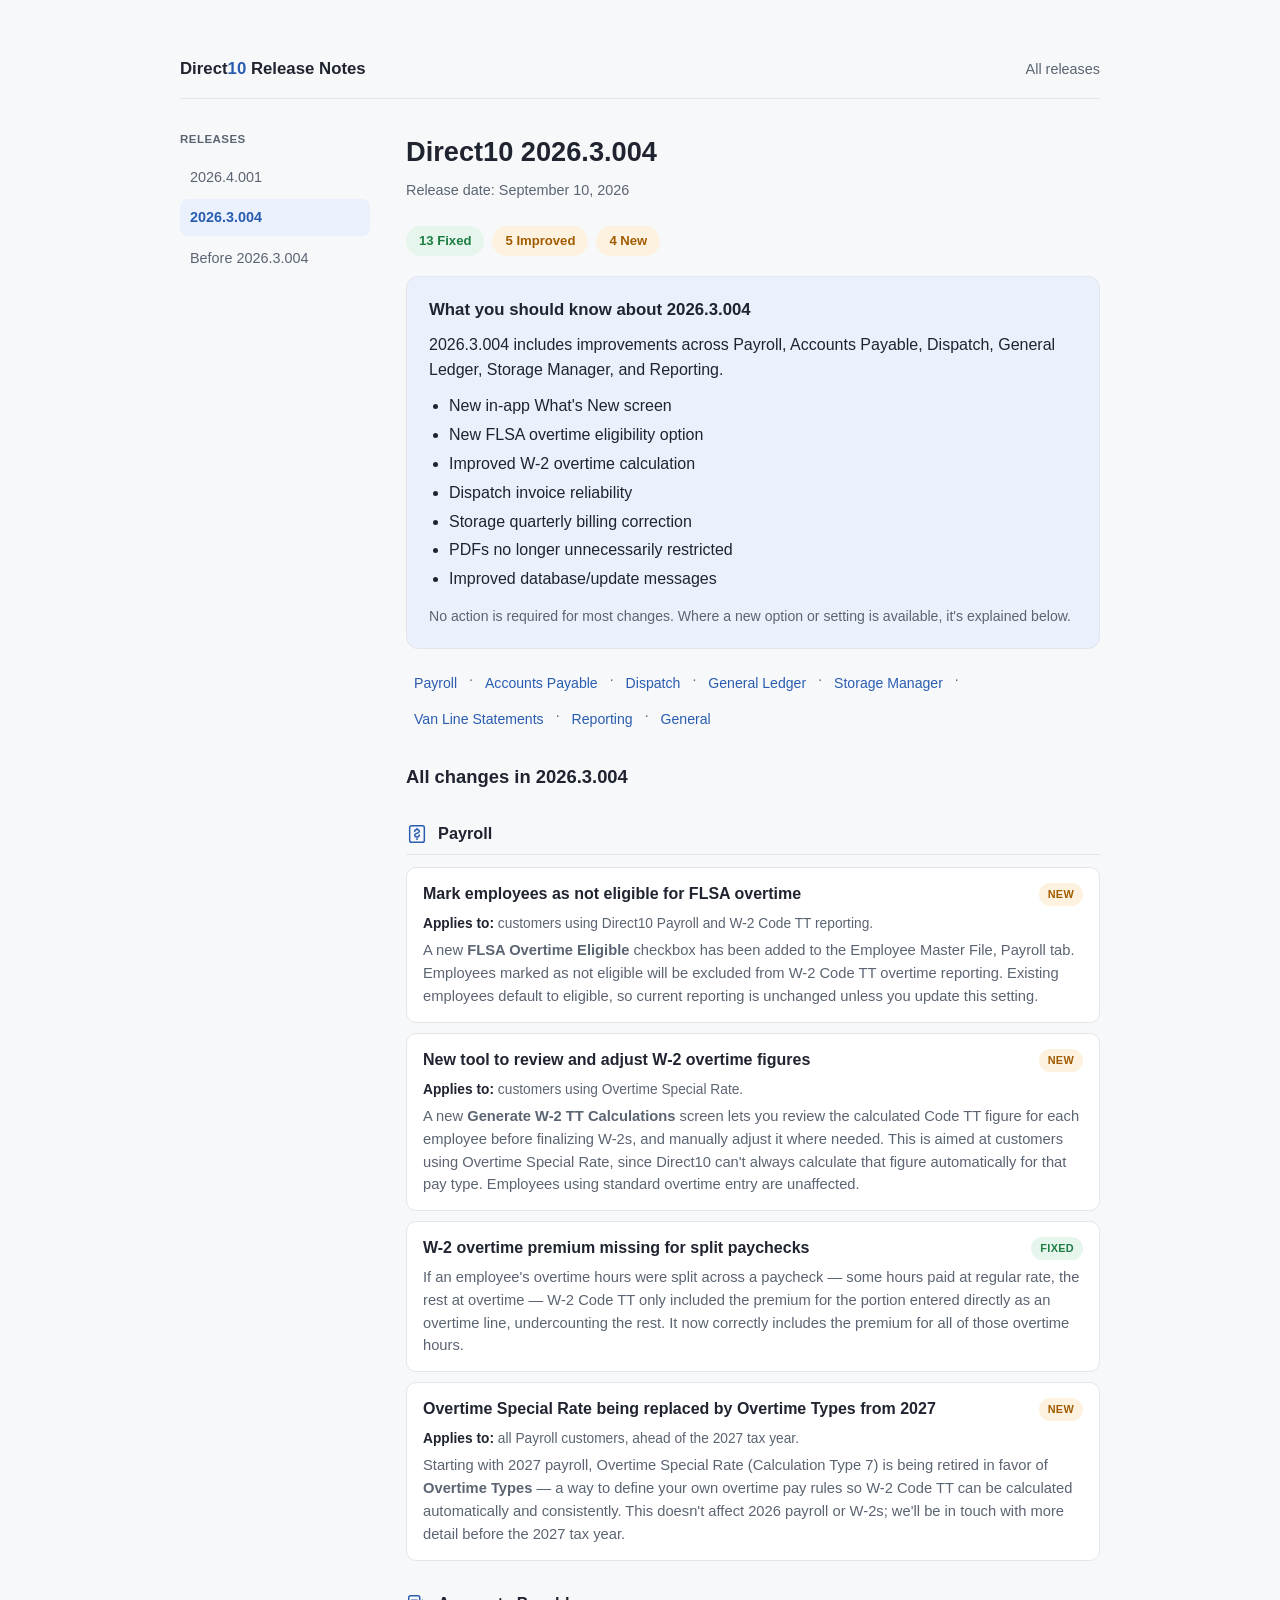
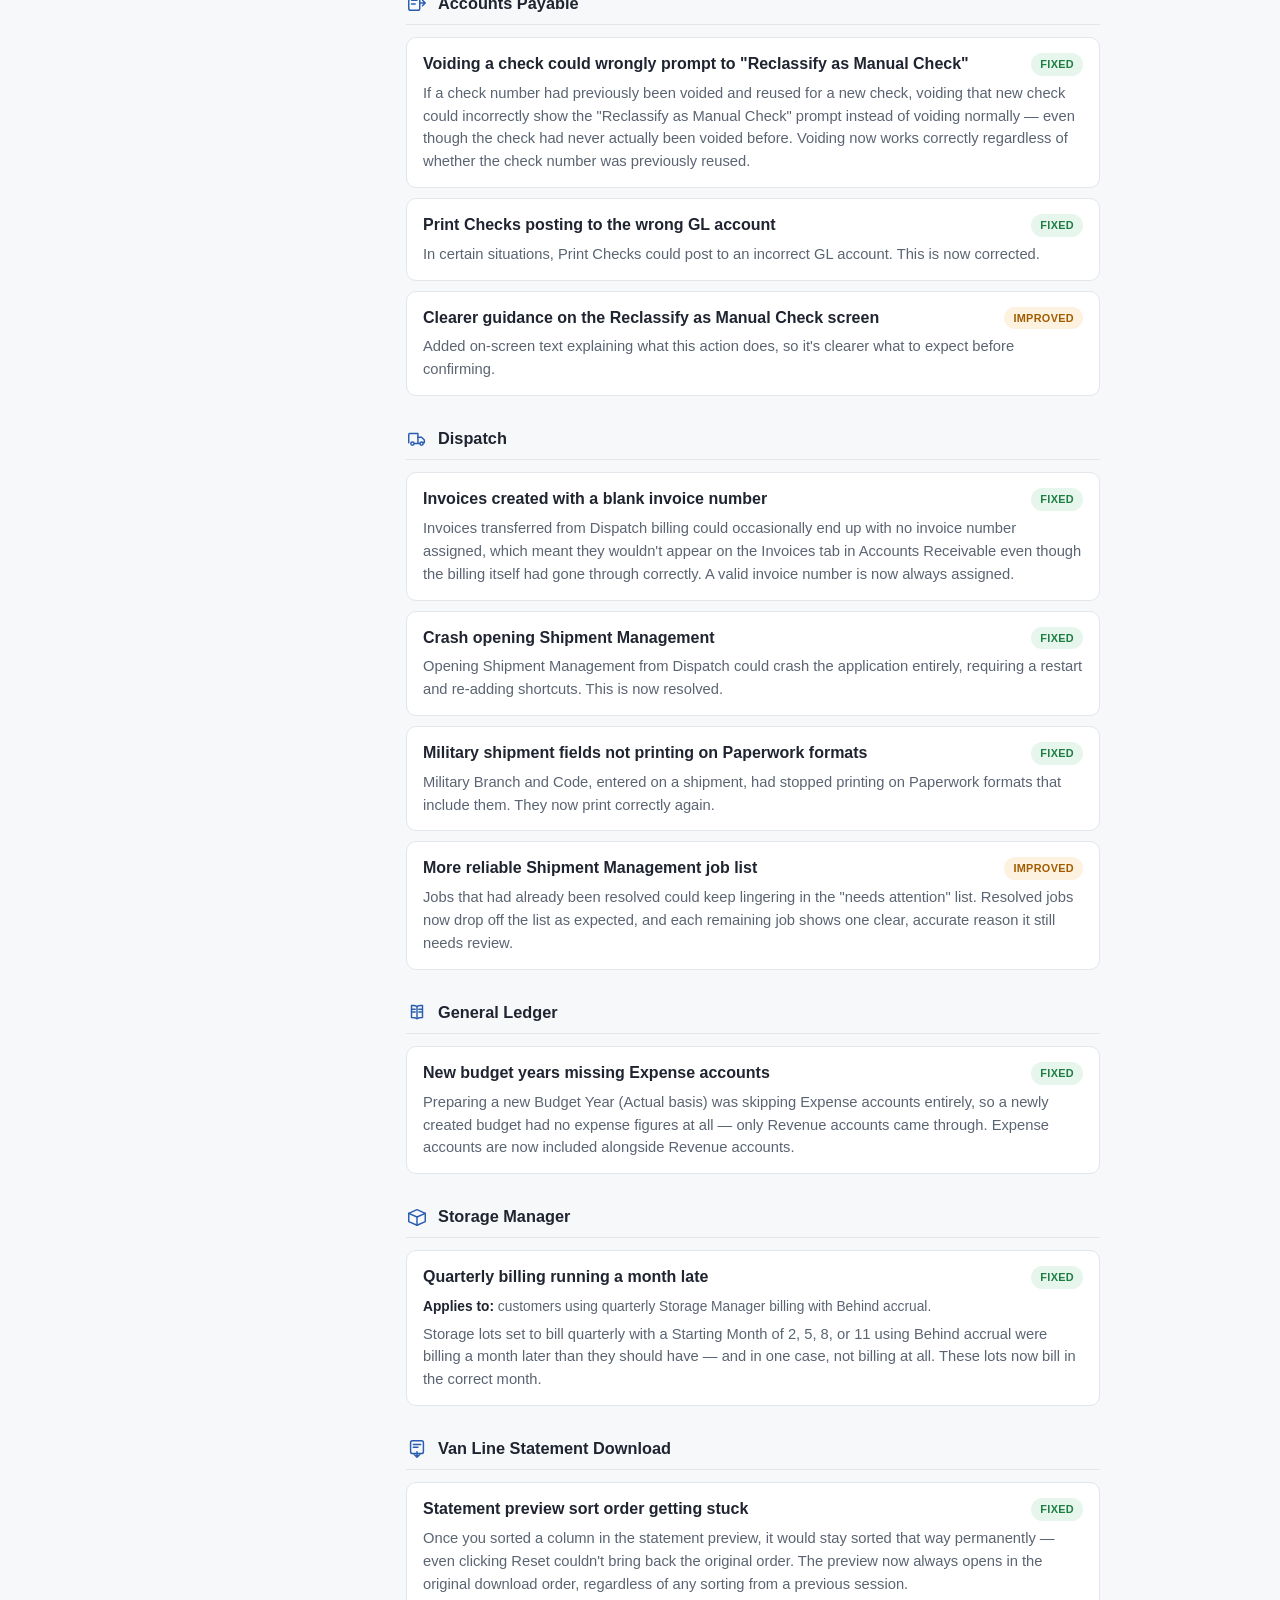
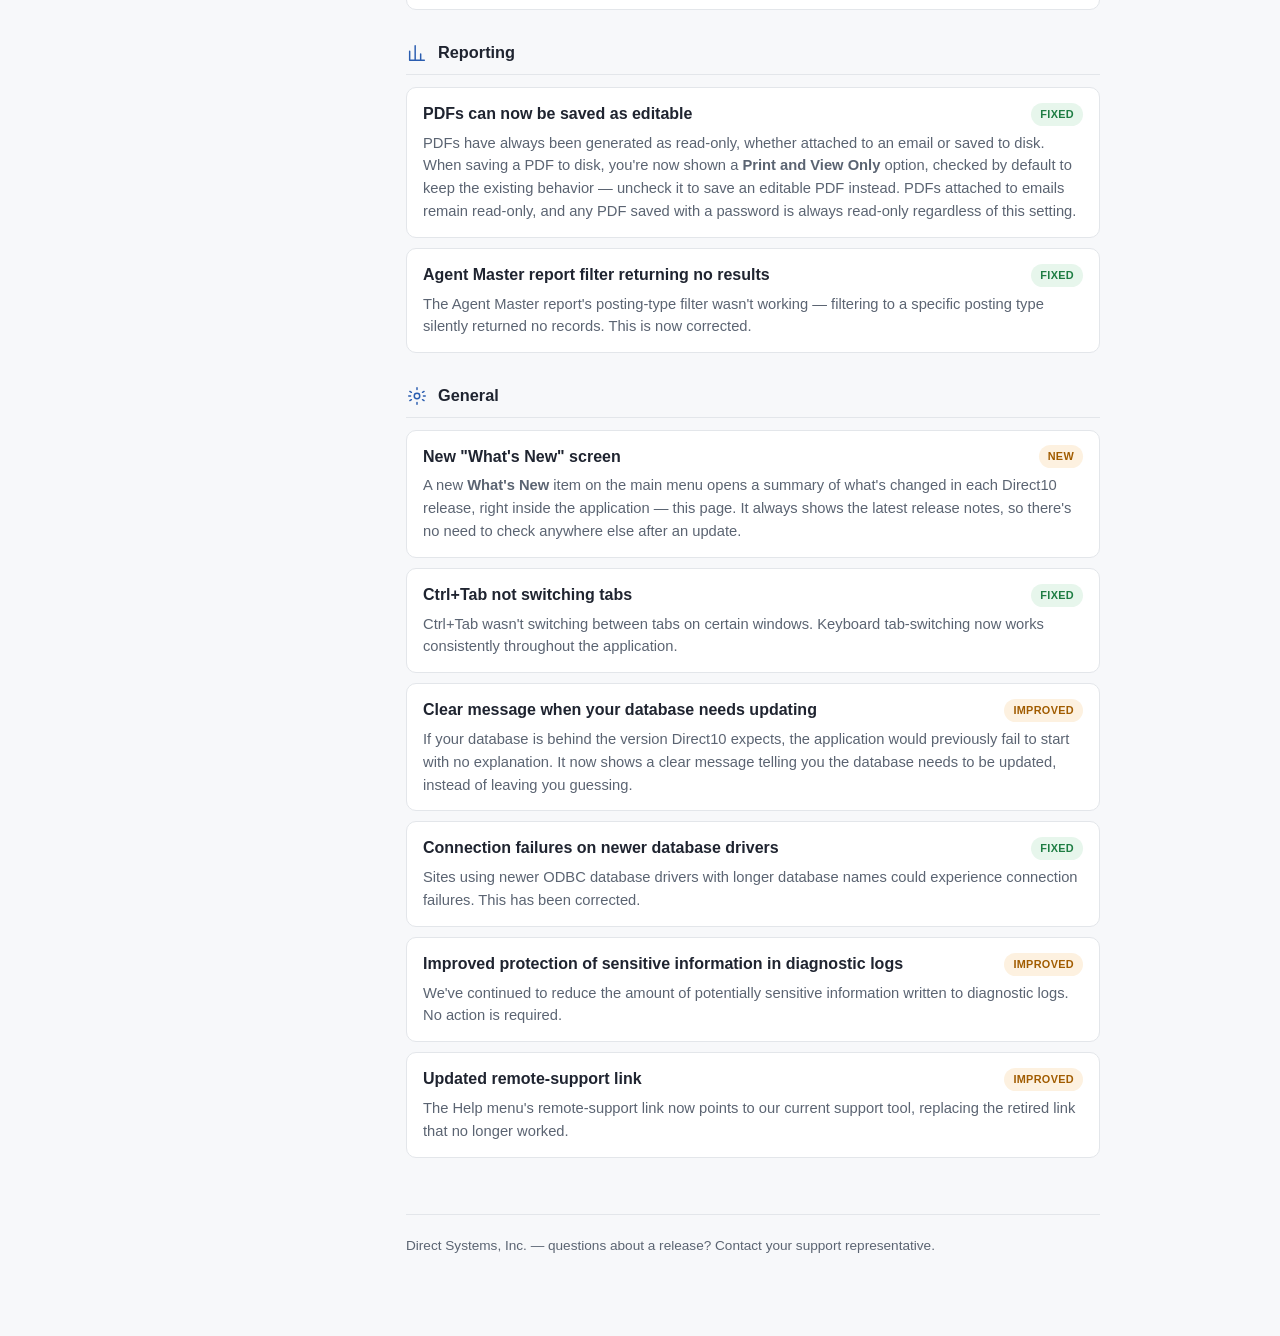
==== releases/2026.3.004.html @ a39a435a "Add 2026.4.001 in-development release notes" ====
<!doctype html>
<html lang="en">
<head>
  <meta charset="utf-8">
  <meta name="viewport" content="width=device-width, initial-scale=1">
  <title>Direct10 2026.3.004 Release Notes</title>
  <link rel="stylesheet" href="../style.css">
</head>
<body>
  <div class="wrap with-sidebar">
    <header class="site">
      <a class="brand" href="../index.html">Direct<span>10</span> Release Notes</a>
      <nav><a href="../index.html">All releases</a></nav>
    </header>

    <div class="layout">
      <aside class="sidebar">
        <h3>Releases</h3>
        <ul>
          <li><a href="2026.4.001.html">2026.4.001</a></li>
          <li><a href="2026.3.004.html" class="current">2026.3.004</a></li>
          <li><a href="before-2026.3.004.html">Before 2026.3.004</a></li>
        </ul>
      </aside>

      <div class="main-content">

    <div class="version-panel">
      <div class="version-name">Direct10 2026.3.004</div>
      <div class="version-status"><span class="version-date">Release date: September 10, 2026</span></div>
    </div>

    <div class="summary-pills">
      <span class="pill fixed">13 Fixed</span>
      <span class="pill improved">5 Improved</span>
      <span class="pill improved">4 New</span>
    </div>

    <div class="highlights">
      <h2>What you should know about 2026.3.004</h2>
      <p>2026.3.004 includes improvements across Payroll, Accounts Payable, Dispatch, General Ledger, Storage Manager, and Reporting.</p>
      <ul>
        <li>New in-app What's New screen</li>
        <li>New FLSA overtime eligibility option</li>
        <li>Improved W-2 overtime calculation</li>
        <li>Dispatch invoice reliability</li>
        <li>Storage quarterly billing correction</li>
        <li>PDFs no longer unnecessarily restricted</li>
        <li>Improved database/update messages</li>
      </ul>
      <p class="note">No action is required for most changes. Where a new option or setting is available, it's explained below.</p>
    </div>

    <nav class="section-nav">
      <a href="#payroll">Payroll</a><span class="sep">·</span>
      <a href="#accounts-payable">Accounts Payable</a><span class="sep">·</span>
      <a href="#dispatch">Dispatch</a><span class="sep">·</span>
      <a href="#general-ledger">General Ledger</a><span class="sep">·</span>
      <a href="#storage-manager">Storage Manager</a><span class="sep">·</span>
      <a href="#van-line-statement-download">Van Line Statements</a><span class="sep">·</span>
      <a href="#reporting">Reporting</a><span class="sep">·</span>
      <a href="#general">General</a>
    </nav>

    <h2 class="all-changes-heading">All changes in 2026.3.004</h2>

    <section class="group" id="payroll">
      <h2>
        <svg viewBox="0 0 24 24" fill="none" stroke="currentColor" stroke-width="1.6" stroke-linecap="round" stroke-linejoin="round"><rect x="4" y="3" width="16" height="18" rx="2"/><path d="M9.5 9.2c0-1.1 1.1-2 2.5-2s2.5.9 2.5 2-1.1 1.7-2.5 2-2.5.9-2.5 2 1.1 2 2.5 2 2.5-.9 2.5-2"/><path d="M12 6v1.2M12 16.8V18"/></svg>
        Payroll
      </h2>
      <ul class="items">
        <li>
          <p class="headline">Mark employees as not eligible for FLSA overtime <span class="tag improved">New</span></p>
          <p class="applies-to"><strong>Applies to:</strong> customers using Direct10 Payroll and W-2 Code TT reporting.</p>
          <p class="detail">A new <strong>FLSA Overtime Eligible</strong> checkbox has been added to the Employee Master File, Payroll tab. Employees marked as not eligible will be excluded from W-2 Code TT overtime reporting. Existing employees default to eligible, so current reporting is unchanged unless you update this setting.</p>
        </li>
        <li>
          <p class="headline">New tool to review and adjust W-2 overtime figures <span class="tag improved">New</span></p>
          <p class="applies-to"><strong>Applies to:</strong> customers using Overtime Special Rate.</p>
          <p class="detail">A new <strong>Generate W-2 TT Calculations</strong> screen lets you review the calculated Code TT figure for each employee before finalizing W-2s, and manually adjust it where needed. This is aimed at customers using Overtime Special Rate, since Direct10 can't always calculate that figure automatically for that pay type. Employees using standard overtime entry are unaffected.</p>
        </li>
        <li>
          <p class="headline">W-2 overtime premium missing for split paychecks <span class="tag fixed">Fixed</span></p>
          <p class="detail">If an employee's overtime hours were split across a paycheck &mdash; some hours paid at regular rate, the rest at overtime &mdash; W-2 Code TT only included the premium for the portion entered directly as an overtime line, undercounting the rest. It now correctly includes the premium for all of those overtime hours.</p>
        </li>
        <li>
          <p class="headline">Overtime Special Rate being replaced by Overtime Types from 2027 <span class="tag improved">New</span></p>
          <p class="applies-to"><strong>Applies to:</strong> all Payroll customers, ahead of the 2027 tax year.</p>
          <p class="detail">Starting with 2027 payroll, Overtime Special Rate (Calculation Type 7) is being retired in favor of <strong>Overtime Types</strong> &mdash; a way to define your own overtime pay rules so W-2 Code TT can be calculated automatically and consistently. This doesn't affect 2026 payroll or W-2s; we'll be in touch with more detail before the 2027 tax year.</p>
        </li>
      </ul>
    </section>

    <section class="group" id="accounts-payable">
      <h2>
        <svg viewBox="0 0 24 24" fill="none" stroke="currentColor" stroke-width="1.6" stroke-linecap="round" stroke-linejoin="round"><rect x="3" y="4" width="12" height="16" rx="2"/><path d="M6 9h6M6 13h4"/><path d="M15 12h6m0 0-3-3m3 3-3 3"/></svg>
        Accounts Payable
      </h2>
      <ul class="items">
        <li>
          <p class="headline">Voiding a check could wrongly prompt to "Reclassify as Manual Check" <span class="tag fixed">Fixed</span></p>
          <p class="detail">If a check number had previously been voided and reused for a new check, voiding that new check could incorrectly show the "Reclassify as Manual Check" prompt instead of voiding normally &mdash; even though the check had never actually been voided before. Voiding now works correctly regardless of whether the check number was previously reused.</p>
        </li>
        <li>
          <p class="headline">Print Checks posting to the wrong GL account <span class="tag fixed">Fixed</span></p>
          <p class="detail">In certain situations, Print Checks could post to an incorrect GL account. This is now corrected.</p>
        </li>
        <li>
          <p class="headline">Clearer guidance on the Reclassify as Manual Check screen <span class="tag improved">Improved</span></p>
          <p class="detail">Added on-screen text explaining what this action does, so it's clearer what to expect before confirming.</p>
        </li>
      </ul>
    </section>

    <section class="group" id="dispatch">
      <h2>
        <svg viewBox="0 0 24 24" fill="none" stroke="currentColor" stroke-width="1.6" stroke-linecap="round" stroke-linejoin="round"><path d="M3 16V7a1 1 0 0 1 1-1h9v10"/><path d="M13 10h4l3 3v3h-2"/><circle cx="7" cy="17" r="1.8"/><circle cx="17" cy="17" r="1.8"/><path d="M9 17h6"/></svg>
        Dispatch
      </h2>
      <ul class="items">
        <li>
          <p class="headline">Invoices created with a blank invoice number <span class="tag fixed">Fixed</span></p>
          <p class="detail">Invoices transferred from Dispatch billing could occasionally end up with no invoice number assigned, which meant they wouldn't appear on the Invoices tab in Accounts Receivable even though the billing itself had gone through correctly. A valid invoice number is now always assigned.</p>
        </li>
        <li>
          <p class="headline">Crash opening Shipment Management <span class="tag fixed">Fixed</span></p>
          <p class="detail">Opening Shipment Management from Dispatch could crash the application entirely, requiring a restart and re-adding shortcuts. This is now resolved.</p>
        </li>
        <li>
          <p class="headline">Military shipment fields not printing on Paperwork formats <span class="tag fixed">Fixed</span></p>
          <p class="detail">Military Branch and Code, entered on a shipment, had stopped printing on Paperwork formats that include them. They now print correctly again.</p>
        </li>
        <li>
          <p class="headline">More reliable Shipment Management job list <span class="tag improved">Improved</span></p>
          <p class="detail">Jobs that had already been resolved could keep lingering in the "needs attention" list. Resolved jobs now drop off the list as expected, and each remaining job shows one clear, accurate reason it still needs review.</p>
        </li>
      </ul>
    </section>

    <section class="group" id="general-ledger">
      <h2>
        <svg viewBox="0 0 24 24" fill="none" stroke="currentColor" stroke-width="1.6" stroke-linecap="round" stroke-linejoin="round"><path d="M12 6c-1.5-1-4-1.3-6-1v13c2 0 4.5.3 6 1.3 1.5-1 4-1.3 6-1.3V5c-2-.3-4.5 0-6 1Z"/><path d="M12 6v13"/><path d="M7 9h3M7 12h3M14 9h3M14 12h3"/></svg>
        General Ledger
      </h2>
      <ul class="items">
        <li>
          <p class="headline">New budget years missing Expense accounts <span class="tag fixed">Fixed</span></p>
          <p class="detail">Preparing a new Budget Year (Actual basis) was skipping Expense accounts entirely, so a newly created budget had no expense figures at all &mdash; only Revenue accounts came through. Expense accounts are now included alongside Revenue accounts.</p>
        </li>
      </ul>
    </section>

    <section class="group" id="storage-manager">
      <h2>
        <svg viewBox="0 0 24 24" fill="none" stroke="currentColor" stroke-width="1.6" stroke-linecap="round" stroke-linejoin="round"><path d="M3 8 12 4l9 4-9 4-9-4Z"/><path d="M3 8v9l9 4 9-4V8"/><path d="M12 12v9"/></svg>
        Storage Manager
      </h2>
      <ul class="items">
        <li>
          <p class="headline">Quarterly billing running a month late <span class="tag fixed">Fixed</span></p>
          <p class="applies-to"><strong>Applies to:</strong> customers using quarterly Storage Manager billing with Behind accrual.</p>
          <p class="detail">Storage lots set to bill quarterly with a Starting Month of 2, 5, 8, or 11 using Behind accrual were billing a month later than they should have &mdash; and in one case, not billing at all. These lots now bill in the correct month.</p>
        </li>
      </ul>
    </section>

    <section class="group" id="van-line-statement-download">
      <h2>
        <svg viewBox="0 0 24 24" fill="none" stroke="currentColor" stroke-width="1.6" stroke-linecap="round" stroke-linejoin="round"><rect x="5" y="3" width="14" height="14" rx="2"/><path d="M8 7h8M8 10h5"/><path d="M12 21v-6m0 6-3-3m3 3 3-3"/></svg>
        Van Line Statement Download
      </h2>
      <ul class="items">
        <li>
          <p class="headline">Statement preview sort order getting stuck <span class="tag fixed">Fixed</span></p>
          <p class="detail">Once you sorted a column in the statement preview, it would stay sorted that way permanently &mdash; even clicking Reset couldn't bring back the original order. The preview now always opens in the original download order, regardless of any sorting from a previous session.</p>
        </li>
      </ul>
    </section>

    <section class="group" id="reporting">
      <h2>
        <svg viewBox="0 0 24 24" fill="none" stroke="currentColor" stroke-width="1.6" stroke-linecap="round" stroke-linejoin="round"><path d="M4 20V10M10 20V4M16 20v-7M20 20H4"/></svg>
        Reporting
      </h2>
      <ul class="items">
        <li>
          <p class="headline">PDFs can now be saved as editable <span class="tag fixed">Fixed</span></p>
          <p class="detail">PDFs have always been generated as read-only, whether attached to an email or saved to disk. When saving a PDF to disk, you're now shown a <strong>Print and View Only</strong> option, checked by default to keep the existing behavior &mdash; uncheck it to save an editable PDF instead. PDFs attached to emails remain read-only, and any PDF saved with a password is always read-only regardless of this setting.</p>
        </li>
        <li>
          <p class="headline">Agent Master report filter returning no results <span class="tag fixed">Fixed</span></p>
          <p class="detail">The Agent Master report's posting-type filter wasn't working &mdash; filtering to a specific posting type silently returned no records. This is now corrected.</p>
        </li>
      </ul>
    </section>

    <section class="group" id="general">
      <h2>
        <svg viewBox="0 0 24 24" fill="none" stroke="currentColor" stroke-width="1.6" stroke-linecap="round" stroke-linejoin="round"><circle cx="12" cy="12" r="3"/><path d="M12 3v2M12 19v2M4.2 7l1.7 1M18 16l1.7 1M4.2 17l1.7-1M18 8l1.7-1M3 12h2M19 12h2"/></svg>
        General
      </h2>
      <ul class="items">
        <li>
          <p class="headline">New "What's New" screen <span class="tag improved">New</span></p>
          <p class="detail">A new <strong>What's New</strong> item on the main menu opens a summary of what's changed in each Direct10 release, right inside the application &mdash; this page. It always shows the latest release notes, so there's no need to check anywhere else after an update.</p>
        </li>
        <li>
          <p class="headline">Ctrl+Tab not switching tabs <span class="tag fixed">Fixed</span></p>
          <p class="detail">Ctrl+Tab wasn't switching between tabs on certain windows. Keyboard tab-switching now works consistently throughout the application.</p>
        </li>
        <li>
          <p class="headline">Clear message when your database needs updating <span class="tag improved">Improved</span></p>
          <p class="detail">If your database is behind the version Direct10 expects, the application would previously fail to start with no explanation. It now shows a clear message telling you the database needs to be updated, instead of leaving you guessing.</p>
        </li>
        <li>
          <p class="headline">Connection failures on newer database drivers <span class="tag fixed">Fixed</span></p>
          <p class="detail">Sites using newer ODBC database drivers with longer database names could experience connection failures. This has been corrected.</p>
        </li>
        <li>
          <p class="headline">Improved protection of sensitive information in diagnostic logs <span class="tag improved">Improved</span></p>
          <p class="detail">We've continued to reduce the amount of potentially sensitive information written to diagnostic logs. No action is required.</p>
        </li>
        <li>
          <p class="headline">Updated remote-support link <span class="tag improved">Improved</span></p>
          <p class="detail">The Help menu's remote-support link now points to our current support tool, replacing the retired link that no longer worked.</p>
        </li>
      </ul>
    </section>

    <footer class="site">
      Direct Systems, Inc. &mdash; questions about a release? Contact your support representative.
    </footer>

      </div>
    </div>
  </div>
</body>
</html>
---- style.css ----
:root {
  --bg: #f7f8fa;
  --panel: #ffffff;
  --text: #1f2430;
  --text-muted: #5b6472;
  --border: #e3e6ea;
  --accent: #2a5db0;
  --accent-soft: #eaf1fc;
  --fixed: #1e7d43;
  --fixed-soft: #e7f6ec;
  --improved: #a15c00;
  --improved-soft: #fdf1e0;
}

* { box-sizing: border-box; }

body {
  margin: 0;
  font-family: -apple-system, "Segoe UI", Roboto, Helvetica, Arial, sans-serif;
  background: var(--bg);
  color: var(--text);
  line-height: 1.55;
}

.wrap {
  max-width: 760px;
  margin: 0 auto;
  padding: 40px 20px 80px;
}

.wrap.with-sidebar {
  max-width: 960px;
}

.layout {
  display: flex;
  align-items: flex-start;
  gap: 36px;
}

.sidebar {
  flex: 0 0 190px;
  position: sticky;
  top: 96px;
}

.sidebar h3 {
  font-size: 0.72rem;
  font-weight: 700;
  text-transform: uppercase;
  letter-spacing: 0.04em;
  color: var(--text-muted);
  margin: 0 0 10px;
}

.sidebar ul {
  list-style: none;
  margin: 0;
  padding: 0;
  display: flex;
  flex-direction: column;
  gap: 4px;
}

.sidebar a {
  display: block;
  padding: 7px 10px;
  border-radius: 8px;
  text-decoration: none;
  color: var(--text-muted);
  font-size: 0.9rem;
}

.sidebar a:hover {
  background: var(--accent-soft);
  color: var(--text);
}

.sidebar a.current {
  background: var(--accent-soft);
  color: var(--accent);
  font-weight: 600;
}

.main-content {
  flex: 1;
  min-width: 0;
}

@media (max-width: 720px) {
  .layout {
    flex-direction: column;
  }
  .sidebar {
    position: static;
    flex: 0 0 auto;
    width: 100%;
  }
  .sidebar ul {
    flex-direction: row;
    flex-wrap: wrap;
  }
}

header.site {
  display: flex;
  align-items: baseline;
  justify-content: space-between;
  margin: 0 0 32px;
  flex-wrap: wrap;
  gap: 8px;
  position: sticky;
  top: 0;
  z-index: 20;
  background: var(--bg);
  padding: 16px 0;
  border-bottom: 1px solid var(--border);
}

header.site .brand {
  font-size: 1.05rem;
  font-weight: 700;
  color: var(--text);
  text-decoration: none;
}

header.site .brand span {
  color: var(--accent);
}

header.site nav a {
  color: var(--text-muted);
  text-decoration: none;
  font-size: 0.9rem;
}

header.site nav a:hover {
  color: var(--accent);
}

h1 {
  font-size: 1.7rem;
  margin: 0 0 4px;
}

.subtitle {
  color: var(--text-muted);
  margin: 0 0 28px;
  font-size: 0.98rem;
}

.status-badge {
  display: inline-block;
  font-size: 0.72rem;
  font-weight: 700;
  letter-spacing: 0.03em;
  text-transform: uppercase;
  padding: 3px 9px;
  border-radius: 999px;
  background: var(--improved-soft);
  color: var(--improved);
  margin-left: 10px;
  vertical-align: middle;
}

.version-panel {
  margin-bottom: 24px;
}

.version-panel .version-name {
  font-size: 1.7rem;
  font-weight: 700;
}

.version-panel .version-status {
  margin-top: 6px;
  display: flex;
  align-items: center;
  gap: 10px;
  flex-wrap: wrap;
}

.version-panel .version-status .status-badge {
  margin-left: 0;
}

.version-panel .version-date {
  color: var(--text-muted);
  font-size: 0.9rem;
}

.summary-pills {
  display: flex;
  flex-wrap: wrap;
  gap: 8px;
  margin-bottom: 20px;
}

.summary-pills .pill {
  font-size: 0.82rem;
  font-weight: 700;
  padding: 5px 13px;
  border-radius: 999px;
}

.summary-pills .pill.fixed { background: var(--fixed-soft); color: var(--fixed); }
.summary-pills .pill.improved { background: var(--improved-soft); color: var(--improved); }

.highlights {
  background: var(--accent-soft);
  border: 1px solid var(--border);
  border-radius: 12px;
  padding: 20px 22px;
  margin-bottom: 20px;
}

.highlights h2 {
  font-size: 1.05rem;
  margin: 0 0 10px;
}

.highlights > p {
  margin: 0 0 12px;
  color: var(--text);
}

.highlights ul {
  margin: 0 0 14px;
  padding-left: 20px;
}

.highlights ul li {
  margin-bottom: 4px;
}

.highlights .note {
  margin: 0;
  font-size: 0.88rem;
  color: var(--text-muted);
}

.section-nav {
  display: flex;
  flex-wrap: wrap;
  gap: 6px 4px;
  margin-bottom: 28px;
  font-size: 0.88rem;
}

.section-nav a {
  color: var(--accent);
  text-decoration: none;
  padding: 4px 8px;
  border-radius: 6px;
}

.section-nav a:hover {
  background: var(--accent-soft);
}

.section-nav .sep {
  color: var(--text-muted);
}

.all-changes-heading {
  font-size: 1.15rem;
  margin: 8px 0 4px;
}

.release-list {
  list-style: none;
  margin: 0;
  padding: 0;
  display: flex;
  flex-direction: column;
  gap: 10px;
}

.release-list a {
  display: flex;
  align-items: center;
  justify-content: space-between;
  gap: 12px;
  padding: 16px 18px;
  background: var(--panel);
  border: 1px solid var(--border);
  border-radius: 10px;
  text-decoration: none;
  color: var(--text);
}

.release-list a:hover {
  border-color: var(--accent);
}

.release-list .version {
  font-weight: 700;
  font-size: 1.05rem;
}

.release-list .date {
  color: var(--text-muted);
  font-size: 0.88rem;
}

section.group {
  margin: 30px 0;
}

section.group h2 {
  font-size: 1.02rem;
  margin: 0 0 12px;
  color: var(--text);
  border-bottom: 1px solid var(--border);
  padding-bottom: 8px;
  display: flex;
  align-items: center;
  gap: 10px;
}

section.group h2 svg {
  flex: 0 0 auto;
  width: 22px;
  height: 22px;
  color: var(--accent);
}

.items {
  list-style: none;
  margin: 0;
  padding: 0;
  display: flex;
  flex-direction: column;
  gap: 10px;
}

.items li {
  background: var(--panel);
  border: 1px solid var(--border);
  border-radius: 10px;
  padding: 14px 16px;
}

.items .headline {
  font-weight: 600;
  display: flex;
  align-items: center;
  justify-content: space-between;
  gap: 12px;
}

.items .detail {
  margin-top: 5px;
  color: var(--text-muted);
  font-size: 0.92rem;
}

.items .applies-to {
  margin-top: 6px;
  font-size: 0.86rem;
  color: var(--text-muted);
}

.items .applies-to strong {
  color: var(--text);
}

.tag {
  flex: 0 0 auto;
  font-size: 0.68rem;
  font-weight: 700;
  letter-spacing: 0.03em;
  text-transform: uppercase;
  padding: 3px 9px;
  border-radius: 999px;
}

.tag.fixed { background: var(--fixed-soft); color: var(--fixed); }
.tag.improved { background: var(--improved-soft); color: var(--improved); }

.items p {
  margin: 0;
}

footer.site {
  margin-top: 56px;
  padding-top: 20px;
  border-top: 1px solid var(--border);
  color: var(--text-muted);
  font-size: 0.85rem;
}

footer.site a {
  color: var(--accent);
}

@media (prefers-color-scheme: dark) {
  :root {
    --bg: #14161a;
    --panel: #1c1f26;
    --text: #e7e9ee;
    --text-muted: #9aa2b1;
    --border: #2b2f38;
    --accent: #6fa4ec;
    --accent-soft: #1c2a3f;
    --fixed: #59d78c;
    --fixed-soft: #123321;
    --improved: #e3a94a;
    --improved-soft: #3a2a10;
  }
}
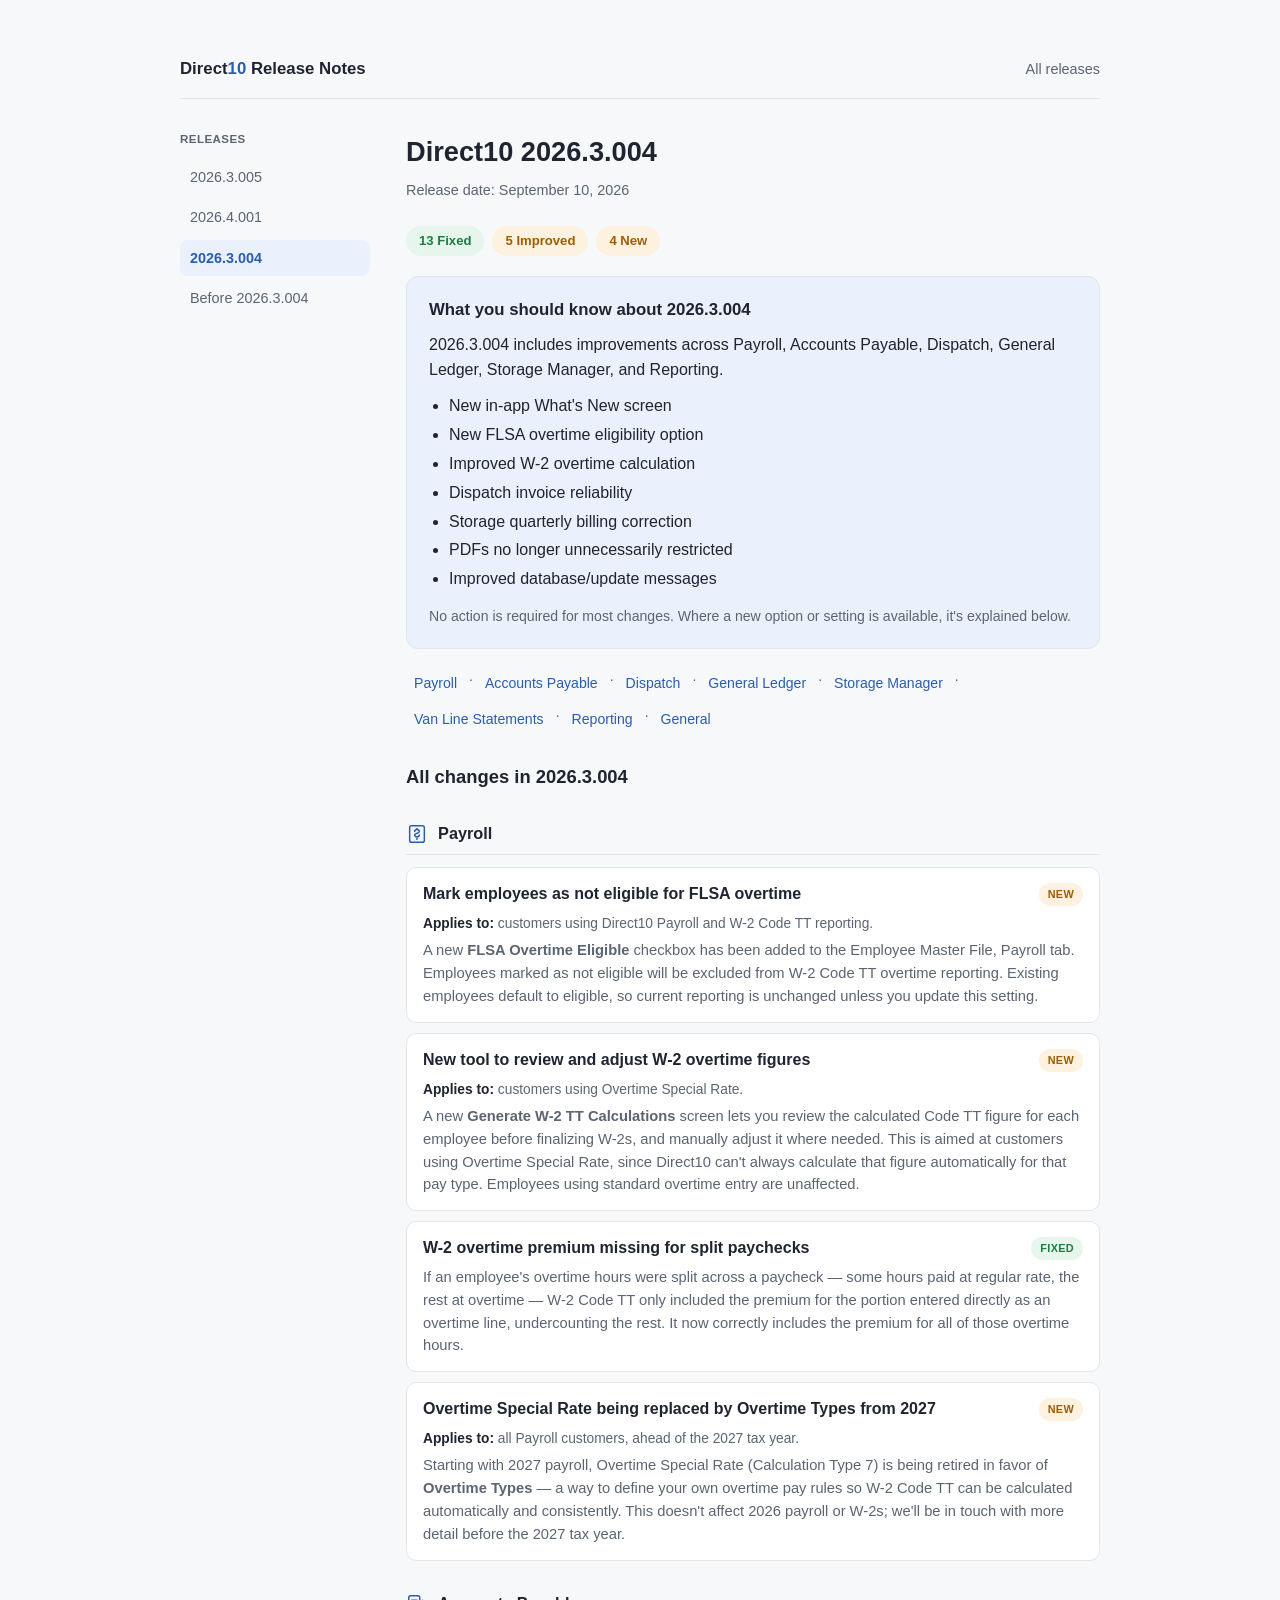
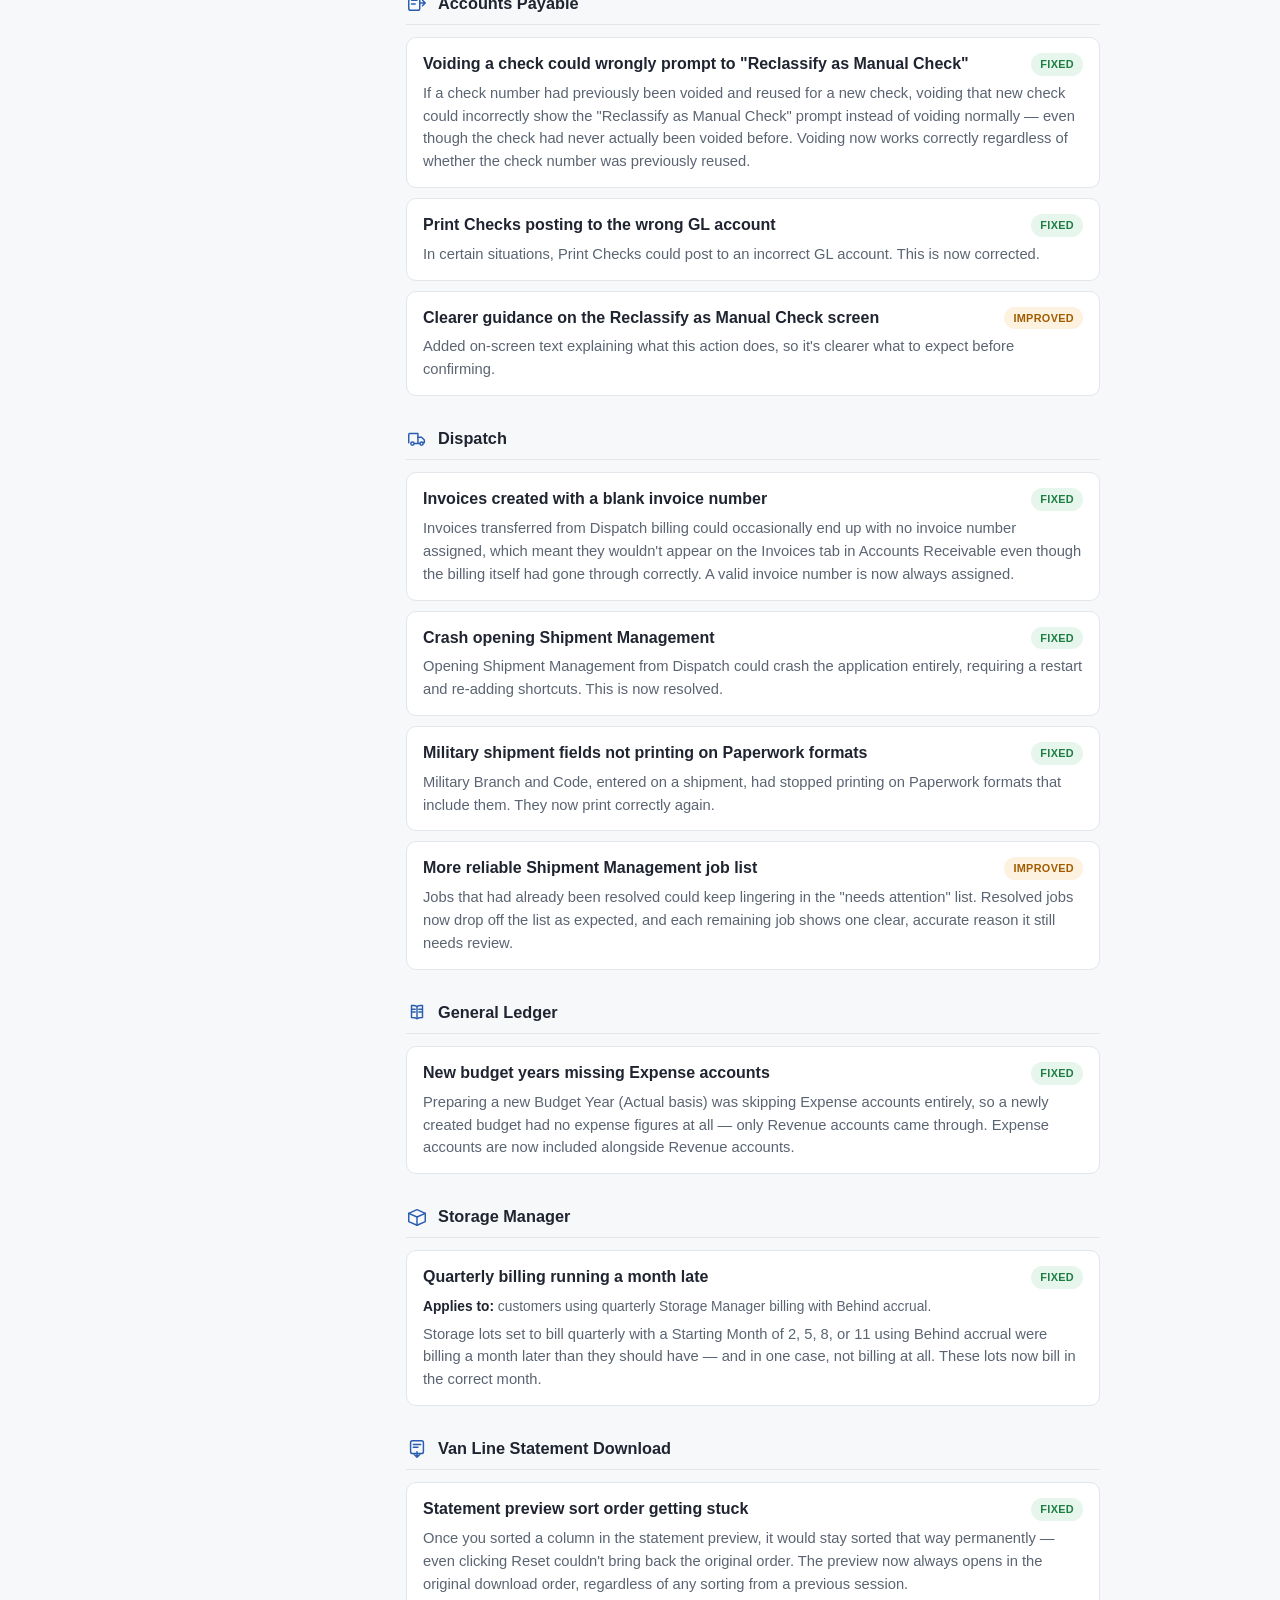
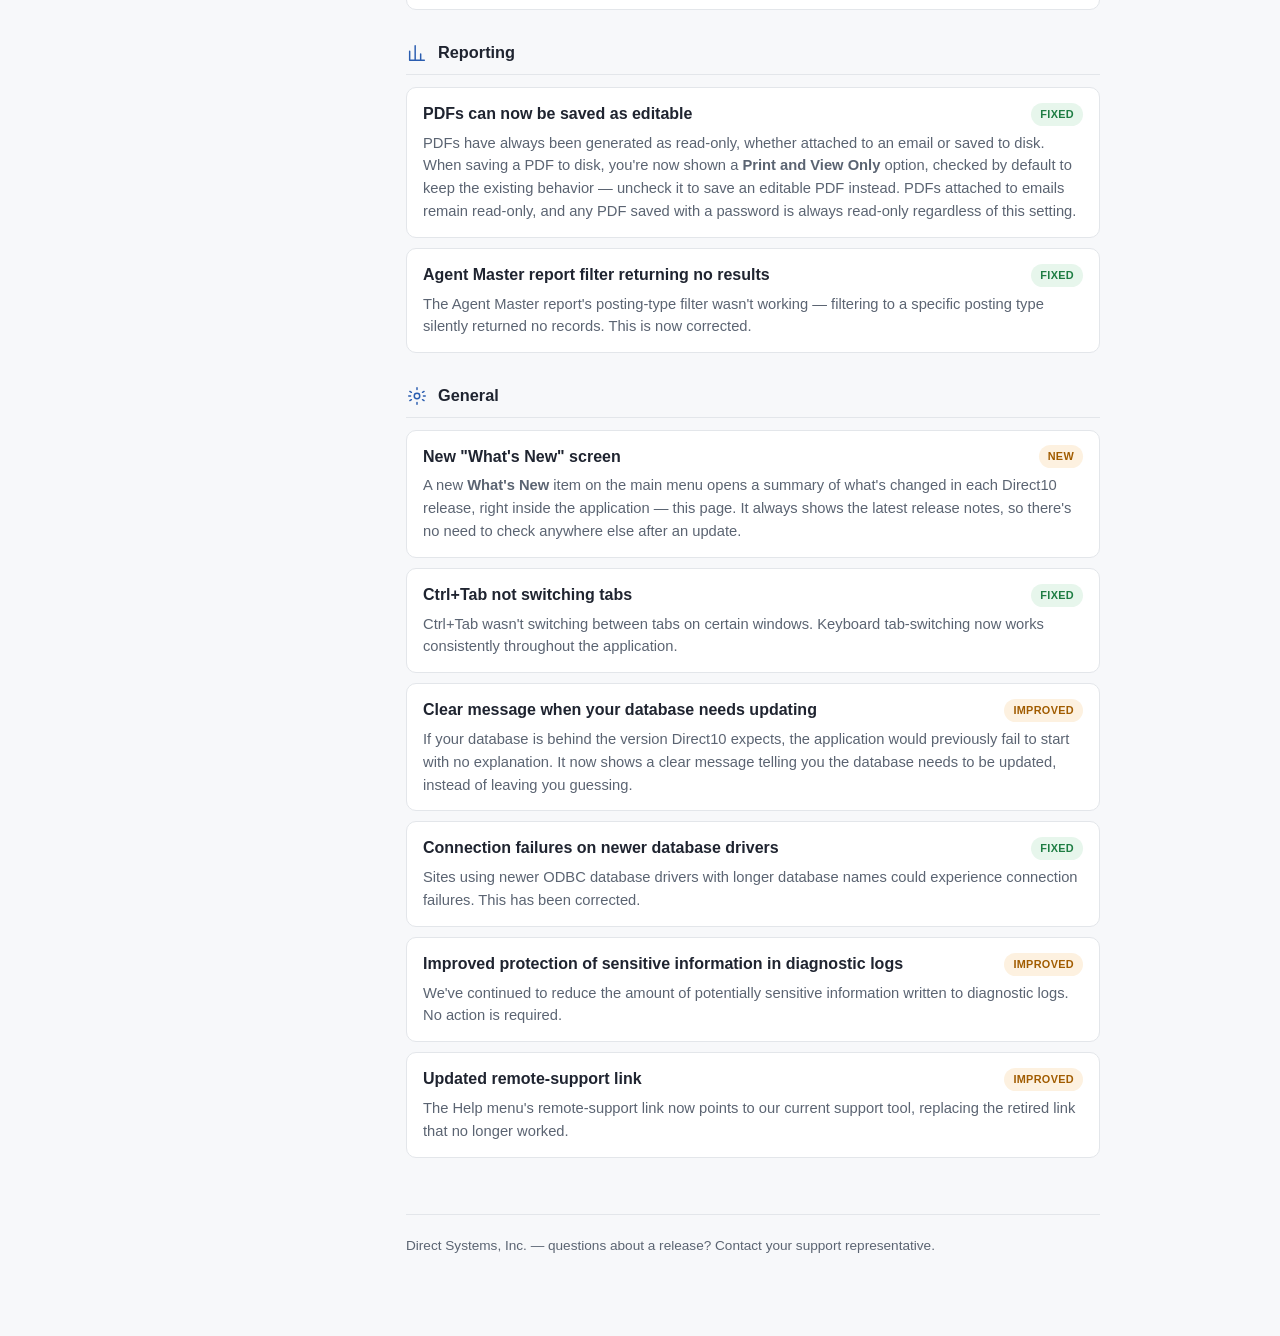
==== commit fe8a363d: "Move Commercial Records fixes from 2026.4.001 to new 2026.3.005 notes Per Heather's feedback, the CR" ====
--- a/releases/2026.3.004.html
+++ b/releases/2026.3.004.html
@@ -17,6 +17,7 @@
       <aside class="sidebar">
         <h3>Releases</h3>
         <ul>
+          <li><a href="2026.3.005.html">2026.3.005</a></li>
           <li><a href="2026.4.001.html">2026.4.001</a></li>
           <li><a href="2026.3.004.html" class="current">2026.3.004</a></li>
           <li><a href="before-2026.3.004.html">Before 2026.3.004</a></li>
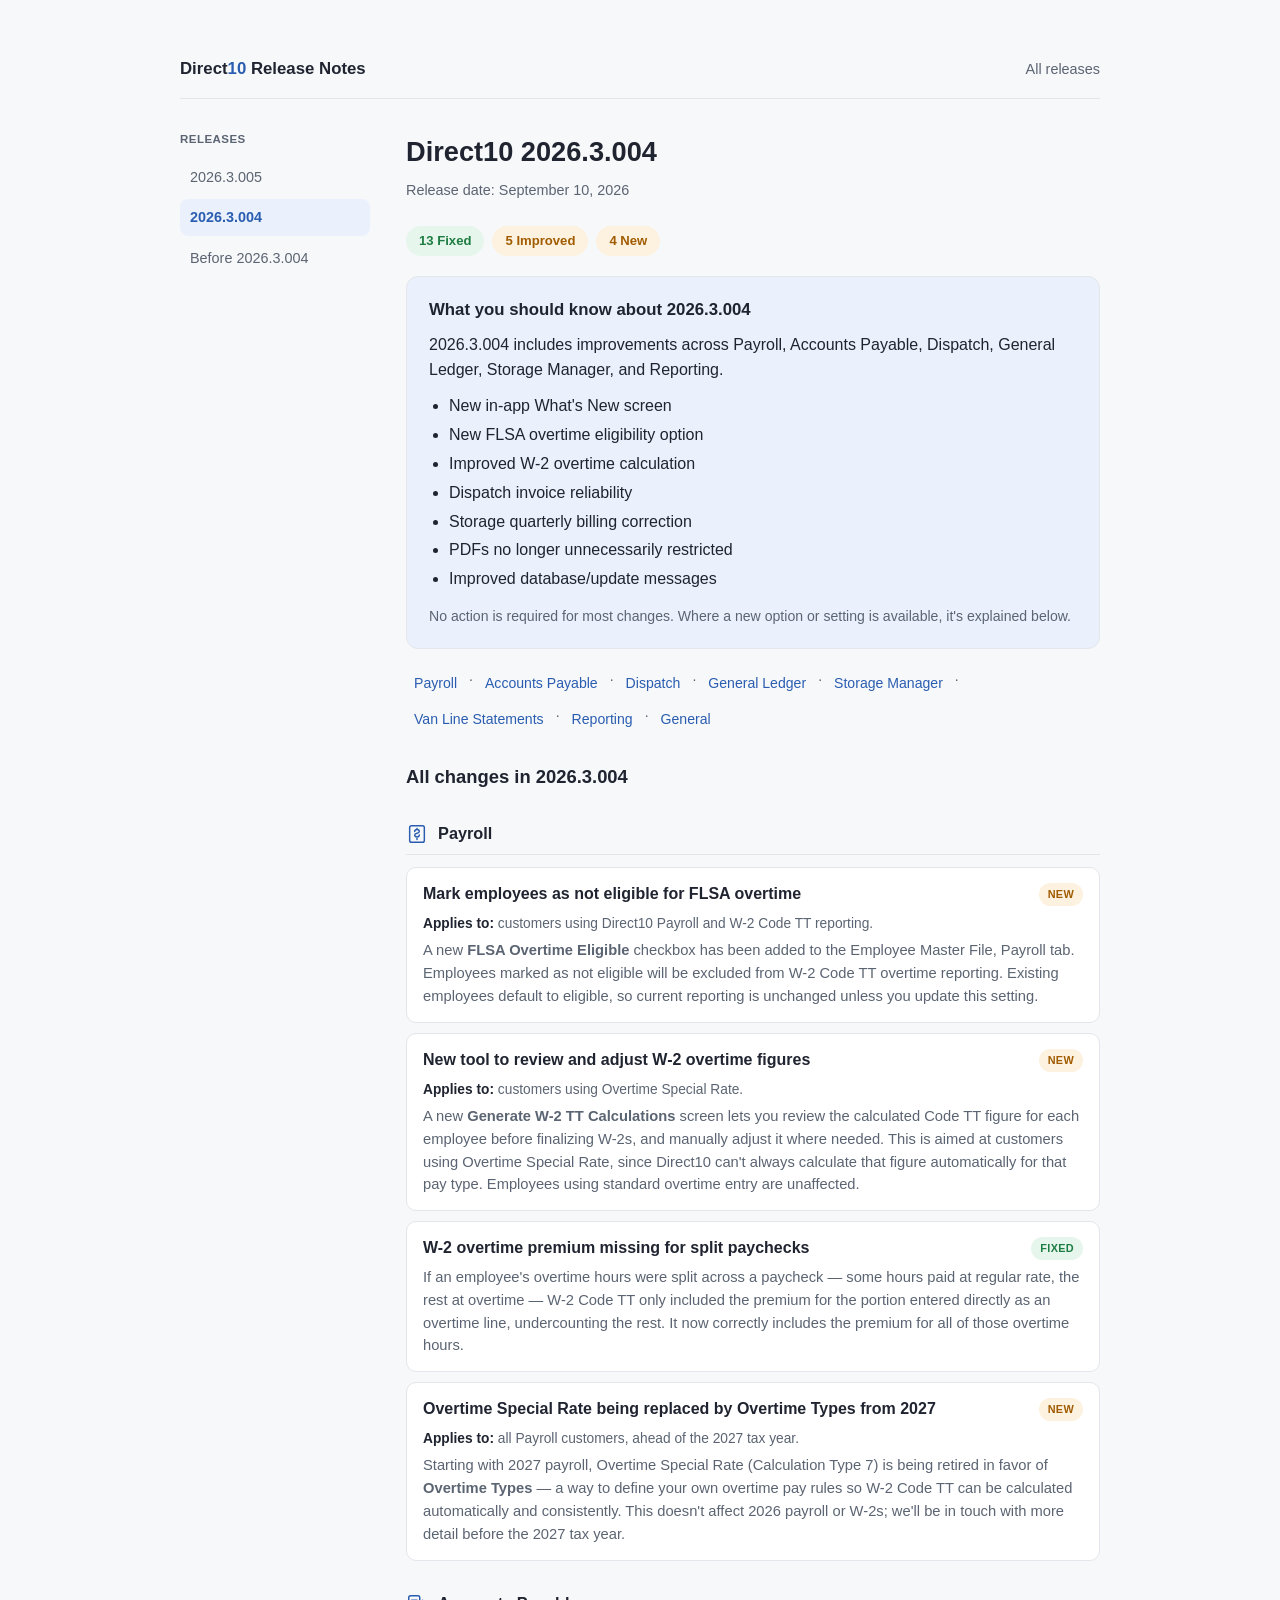
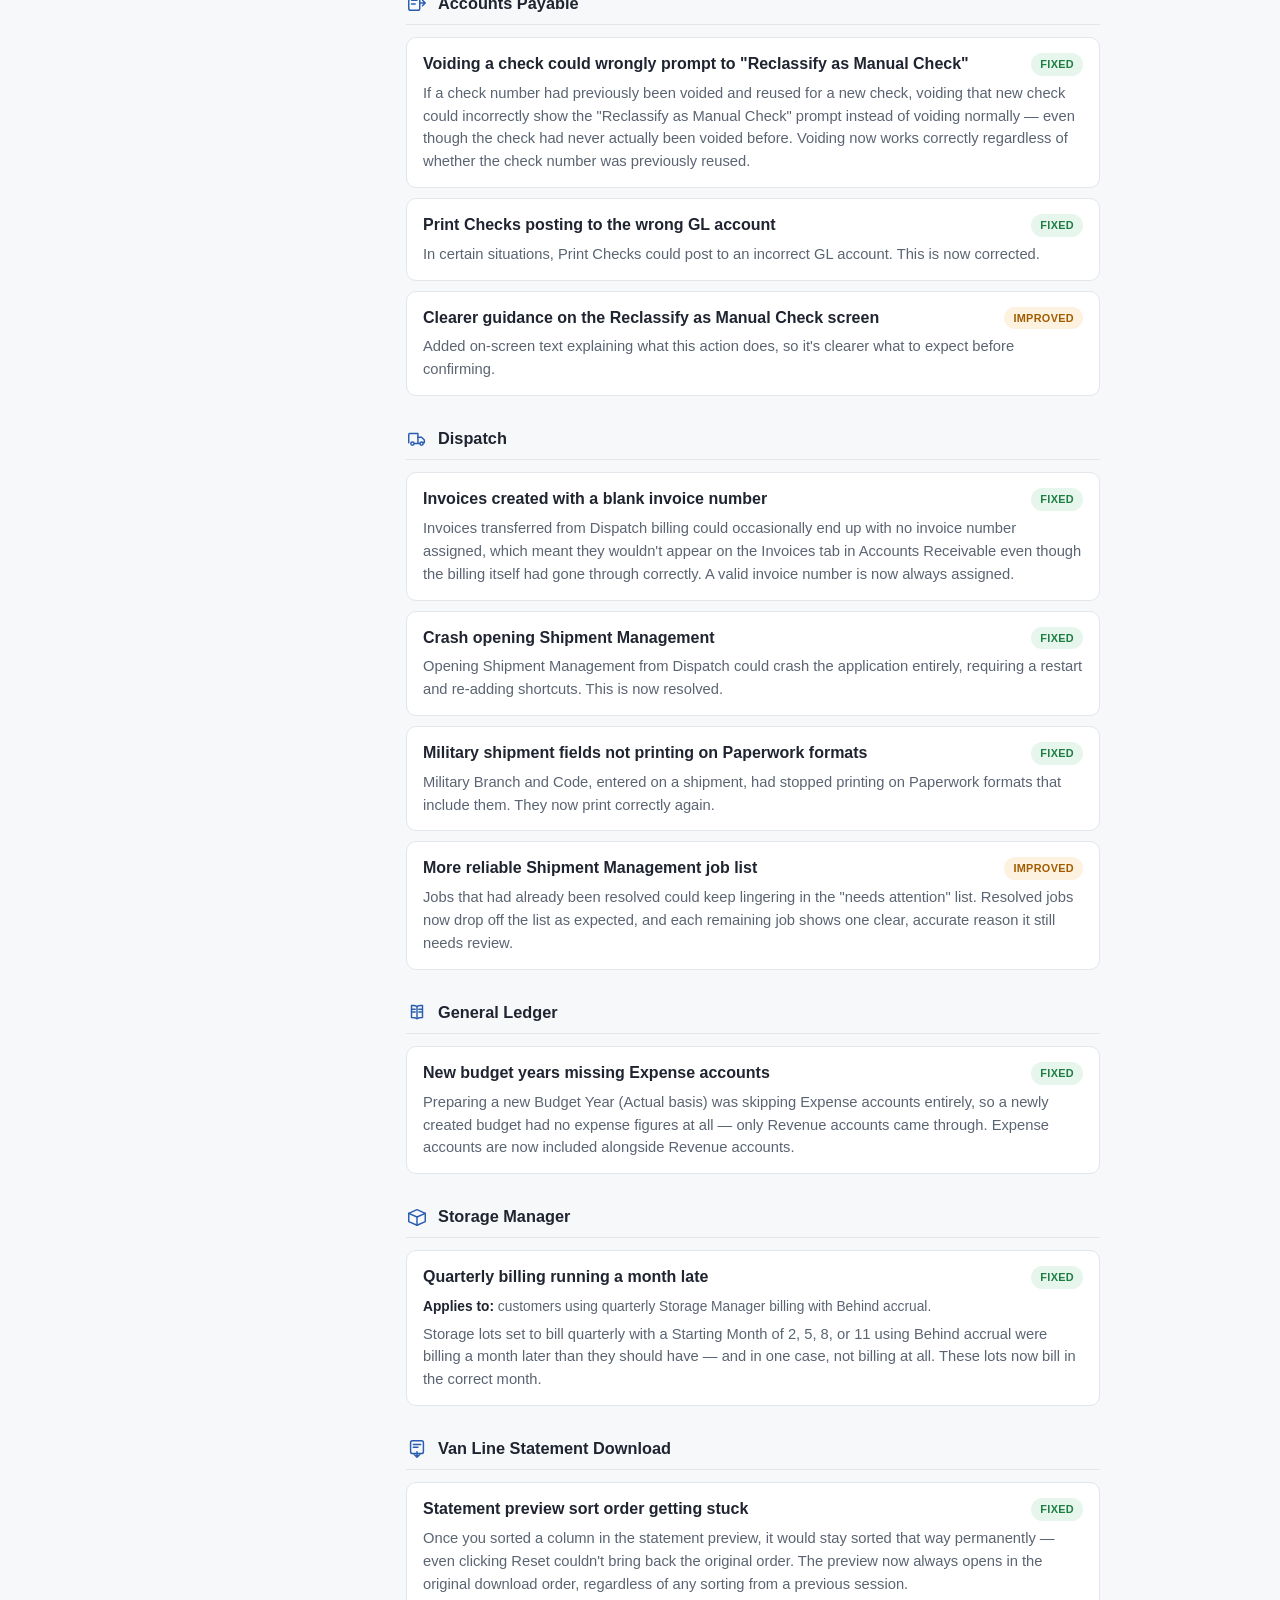
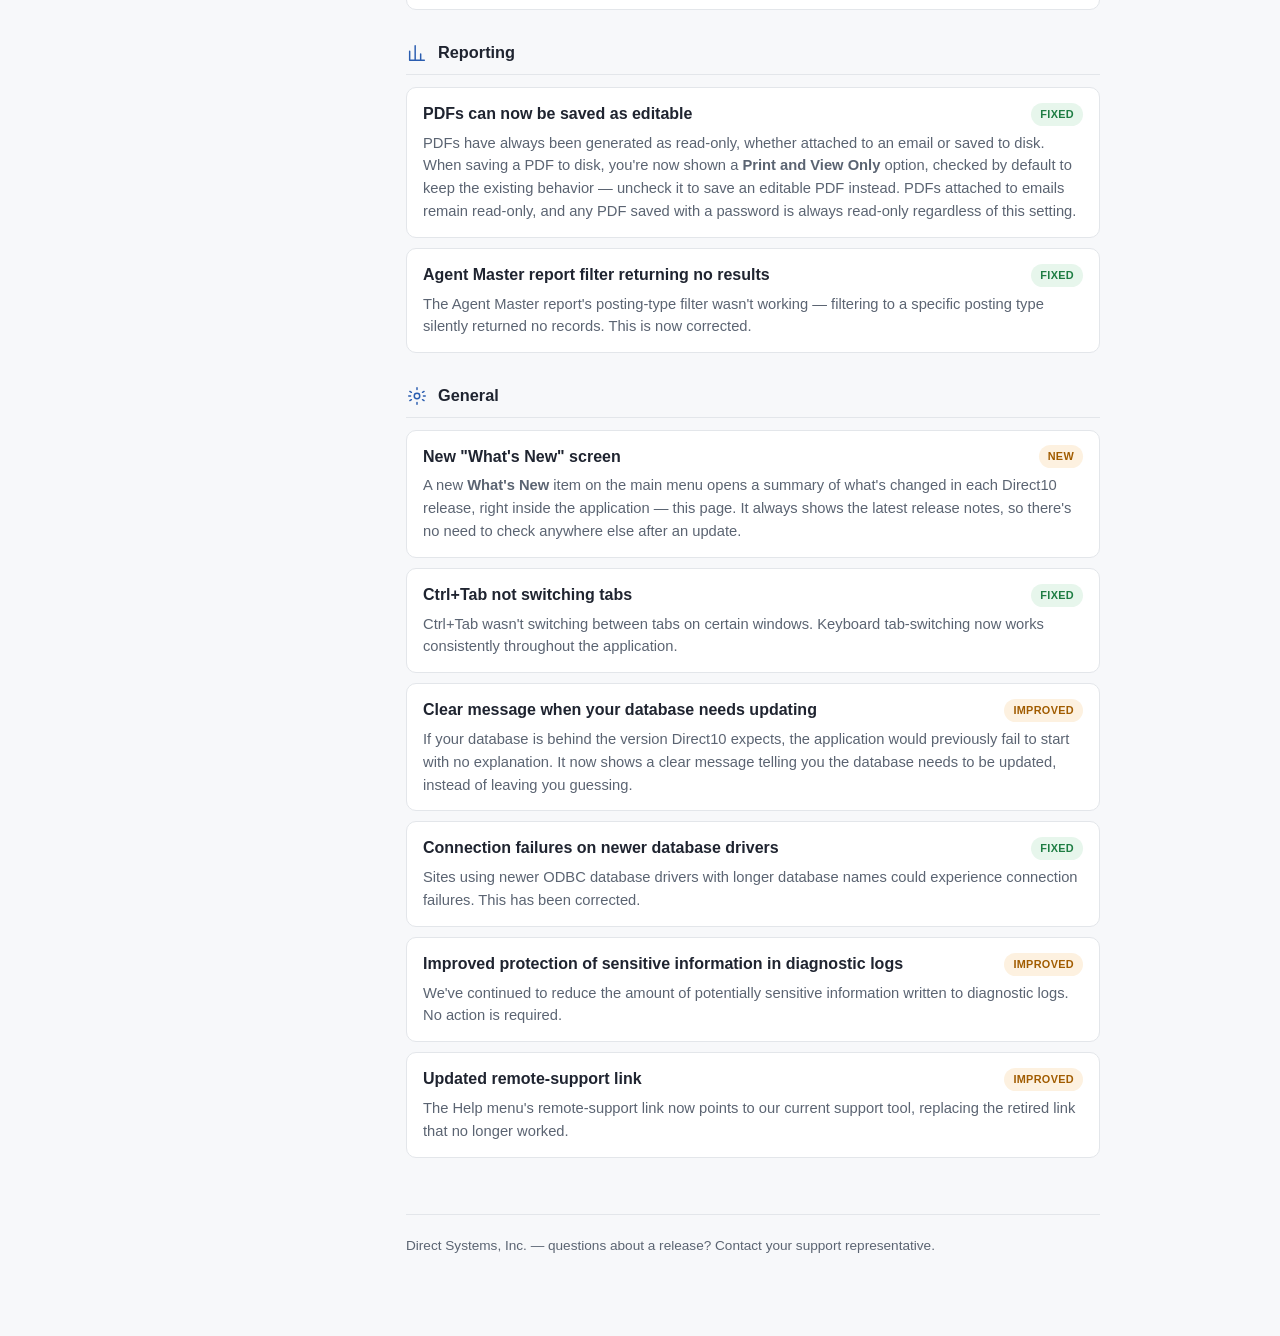
==== commit 0c0cb320: "Fold dataset id/rename fixes (#334) into 2026.3.005, drop empty 2026.4.001 page Both fixes already l" ====
--- a/releases/2026.3.004.html
+++ b/releases/2026.3.004.html
@@ -18,7 +18,6 @@
         <h3>Releases</h3>
         <ul>
           <li><a href="2026.3.005.html">2026.3.005</a></li>
-          <li><a href="2026.4.001.html">2026.4.001</a></li>
           <li><a href="2026.3.004.html" class="current">2026.3.004</a></li>
           <li><a href="before-2026.3.004.html">Before 2026.3.004</a></li>
         </ul>
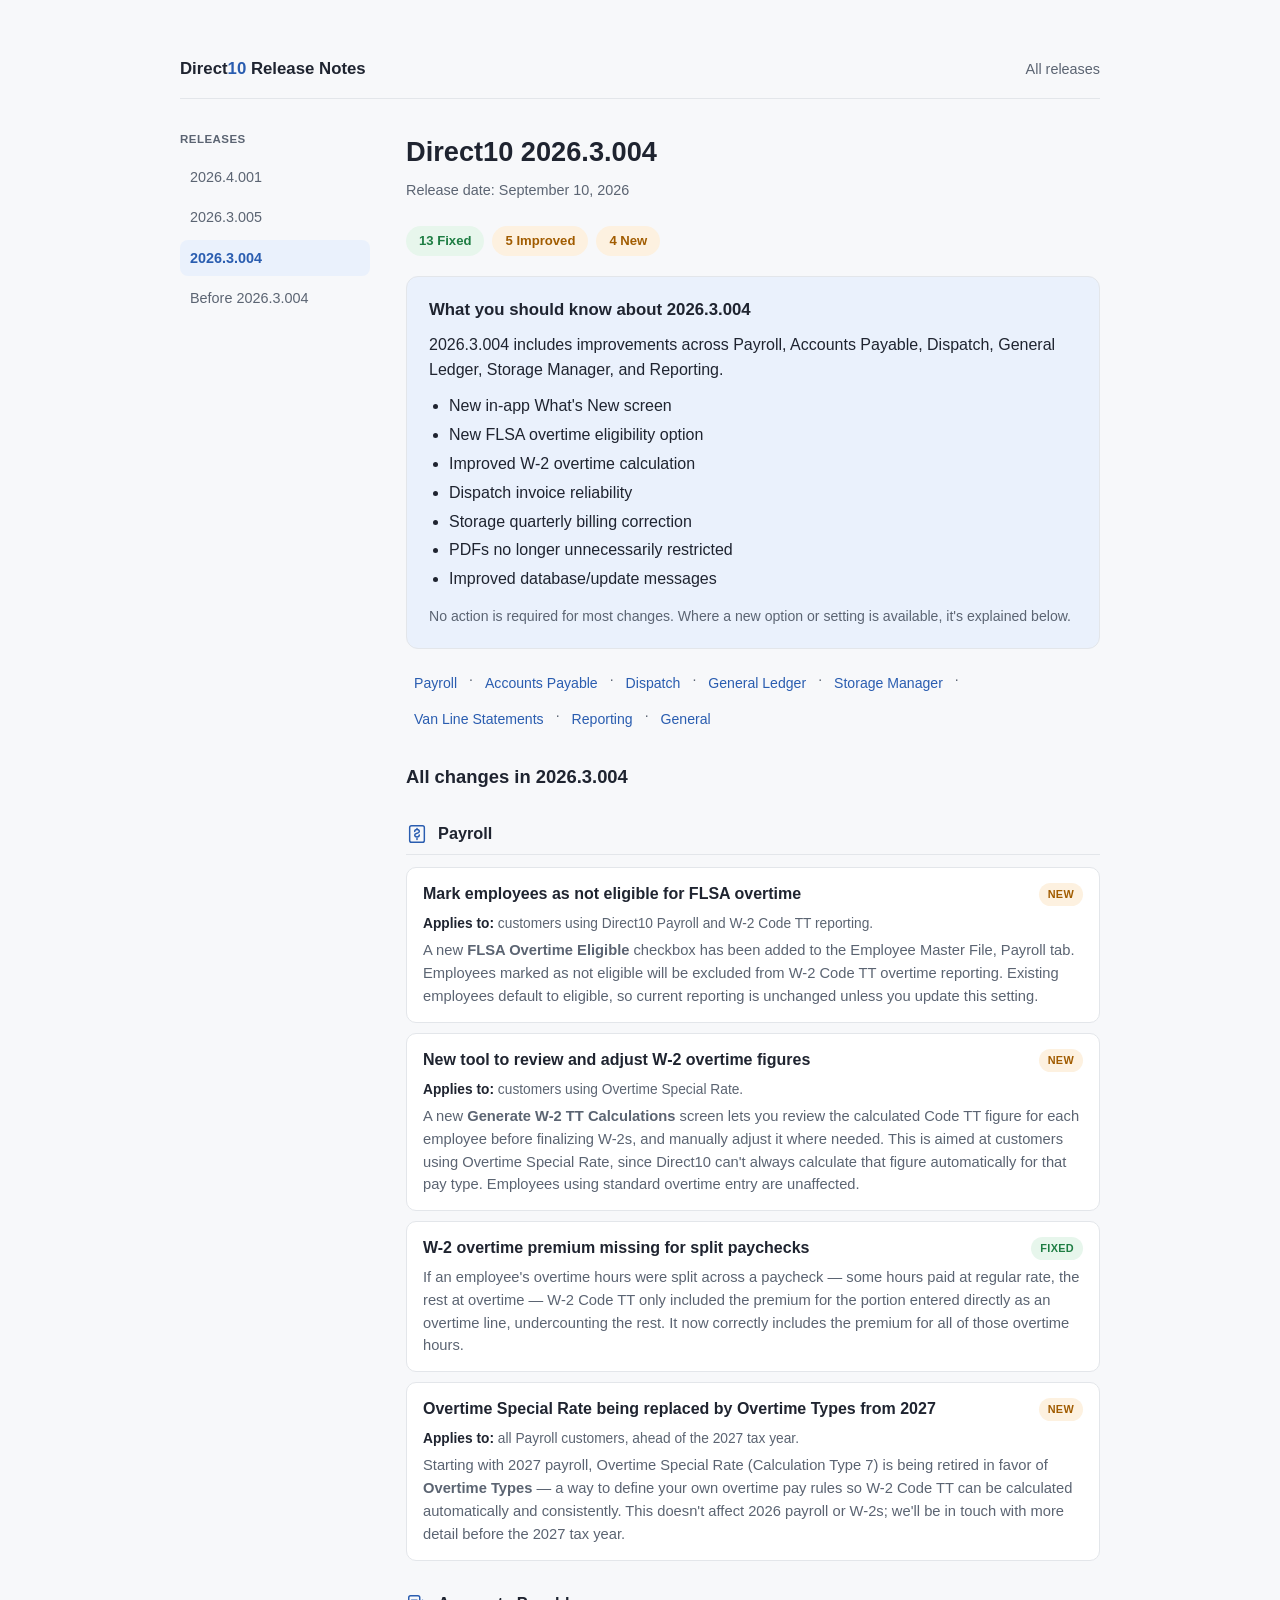
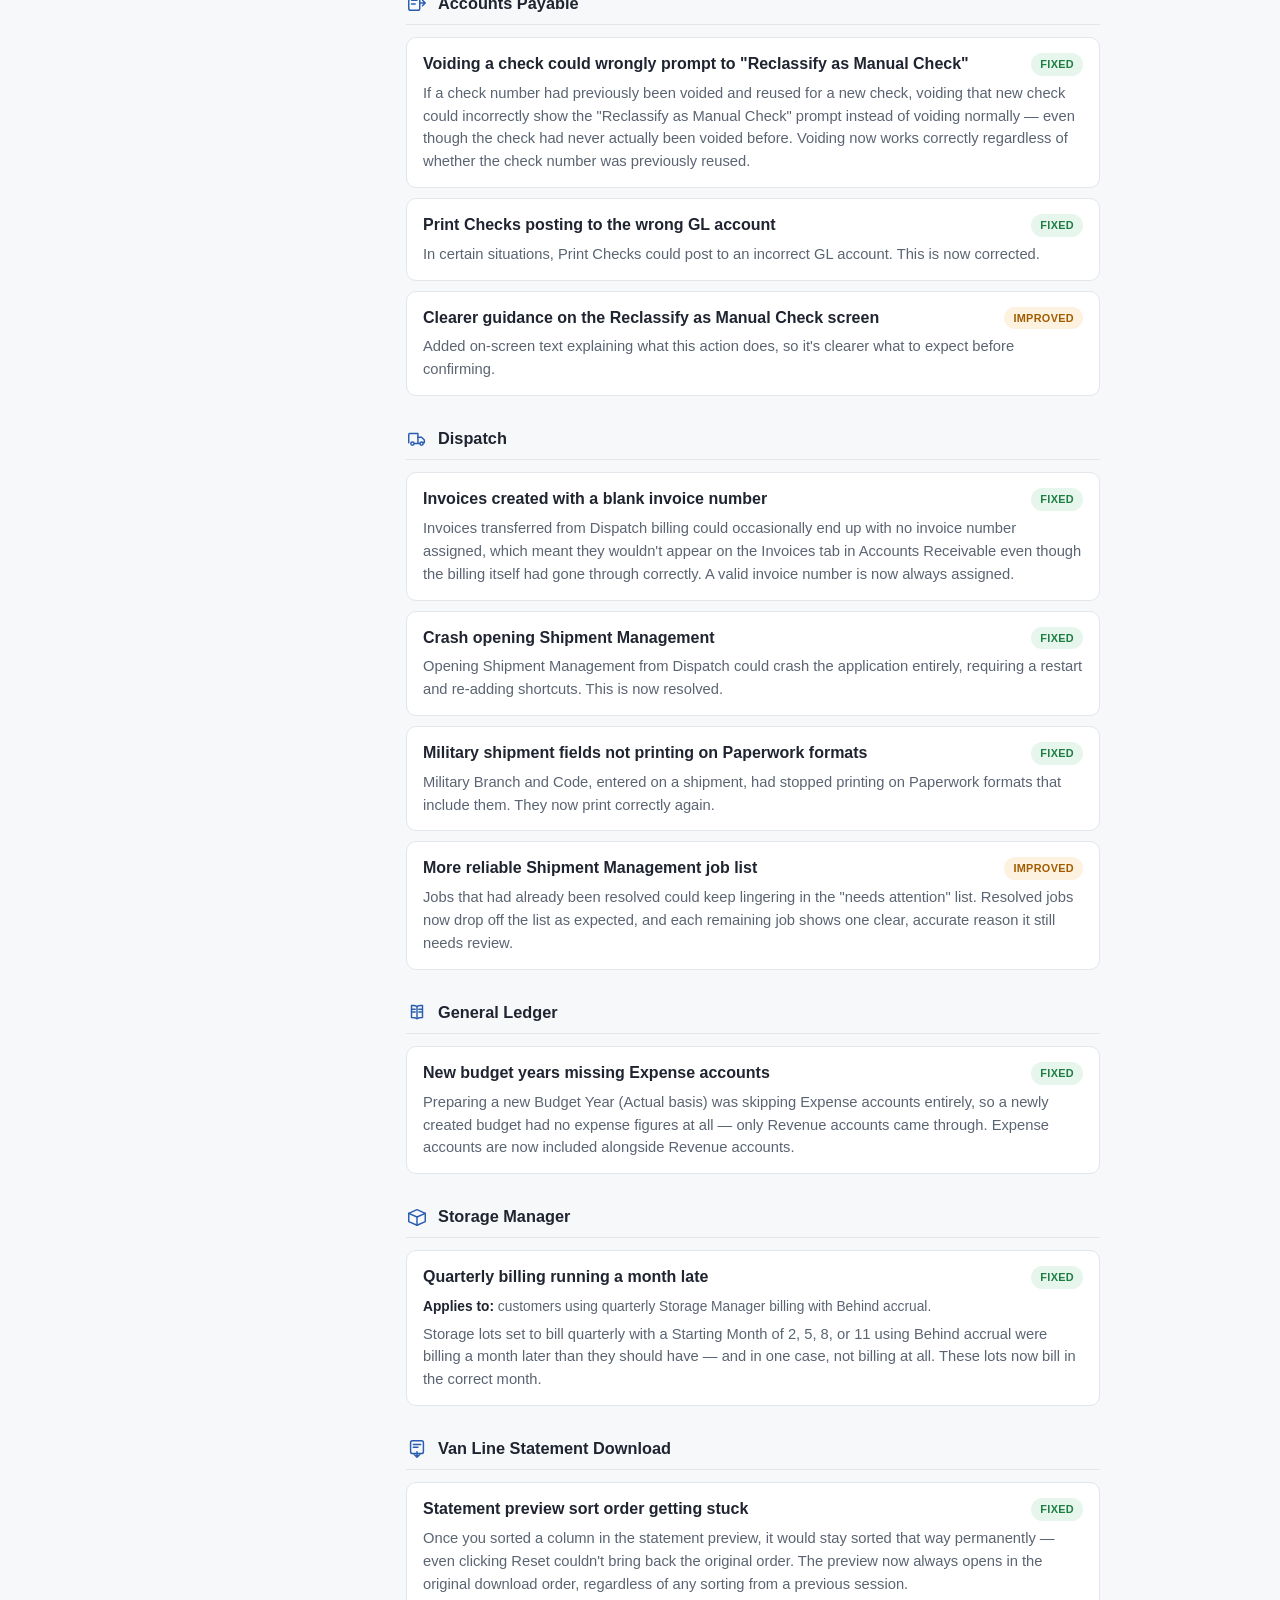
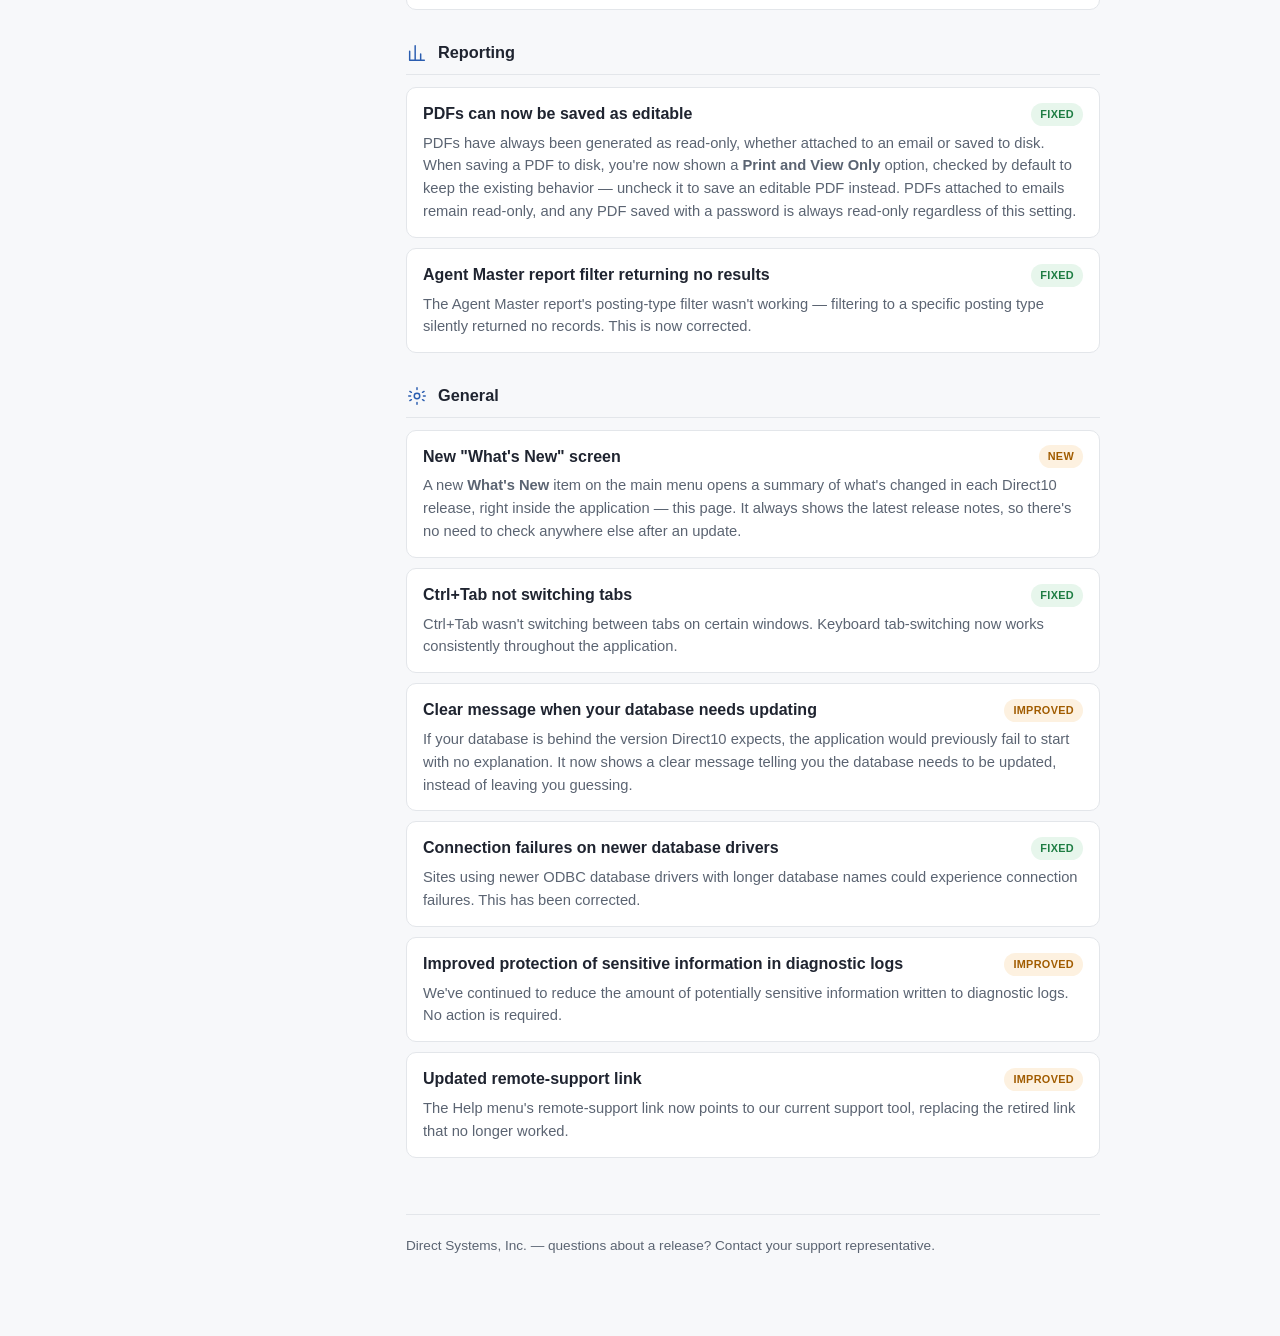
==== commit 1316f17f: "Mark 2026.3.005 as released (September 15, 2026), reopen 2026.4.001 2026.3.005 ships today with the " ====
--- a/releases/2026.3.004.html
+++ b/releases/2026.3.004.html
@@ -17,6 +17,7 @@
       <aside class="sidebar">
         <h3>Releases</h3>
         <ul>
+          <li><a href="2026.4.001.html">2026.4.001</a></li>
           <li><a href="2026.3.005.html">2026.3.005</a></li>
           <li><a href="2026.3.004.html" class="current">2026.3.004</a></li>
           <li><a href="before-2026.3.004.html">Before 2026.3.004</a></li>
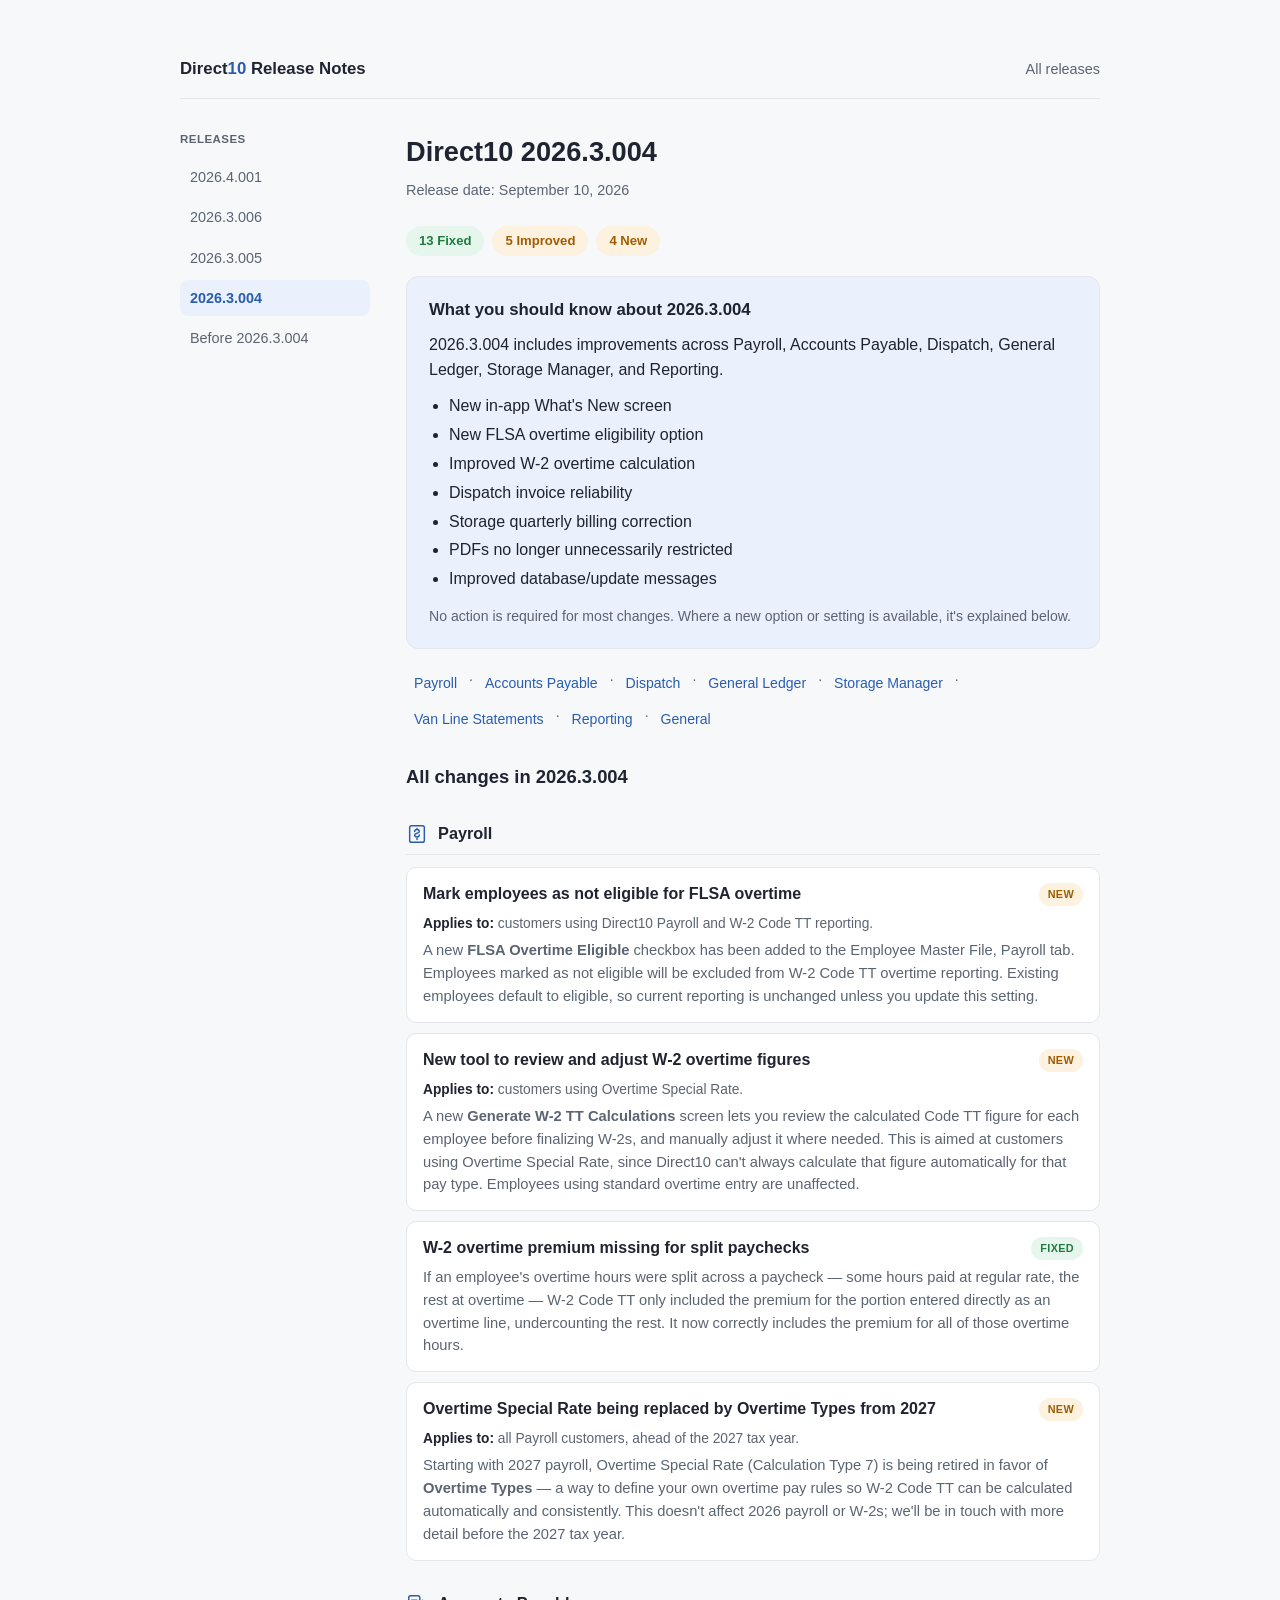
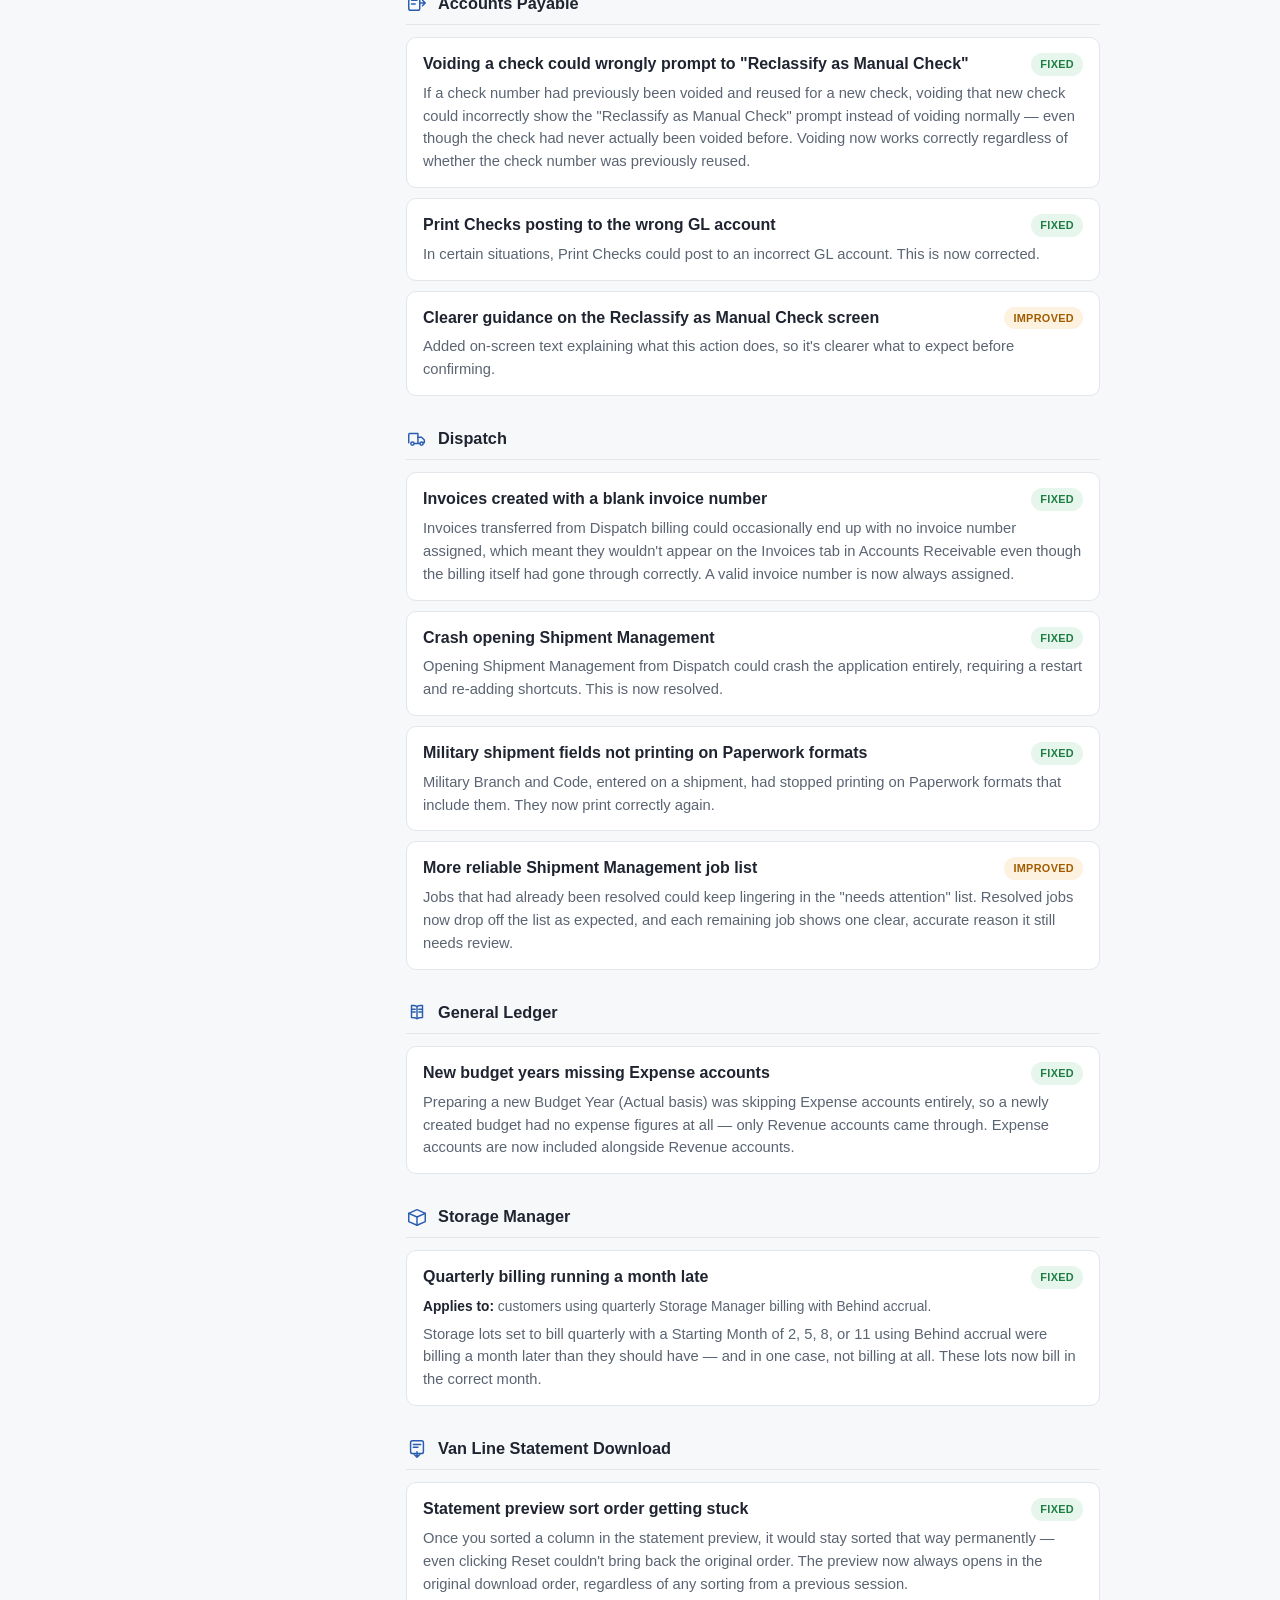
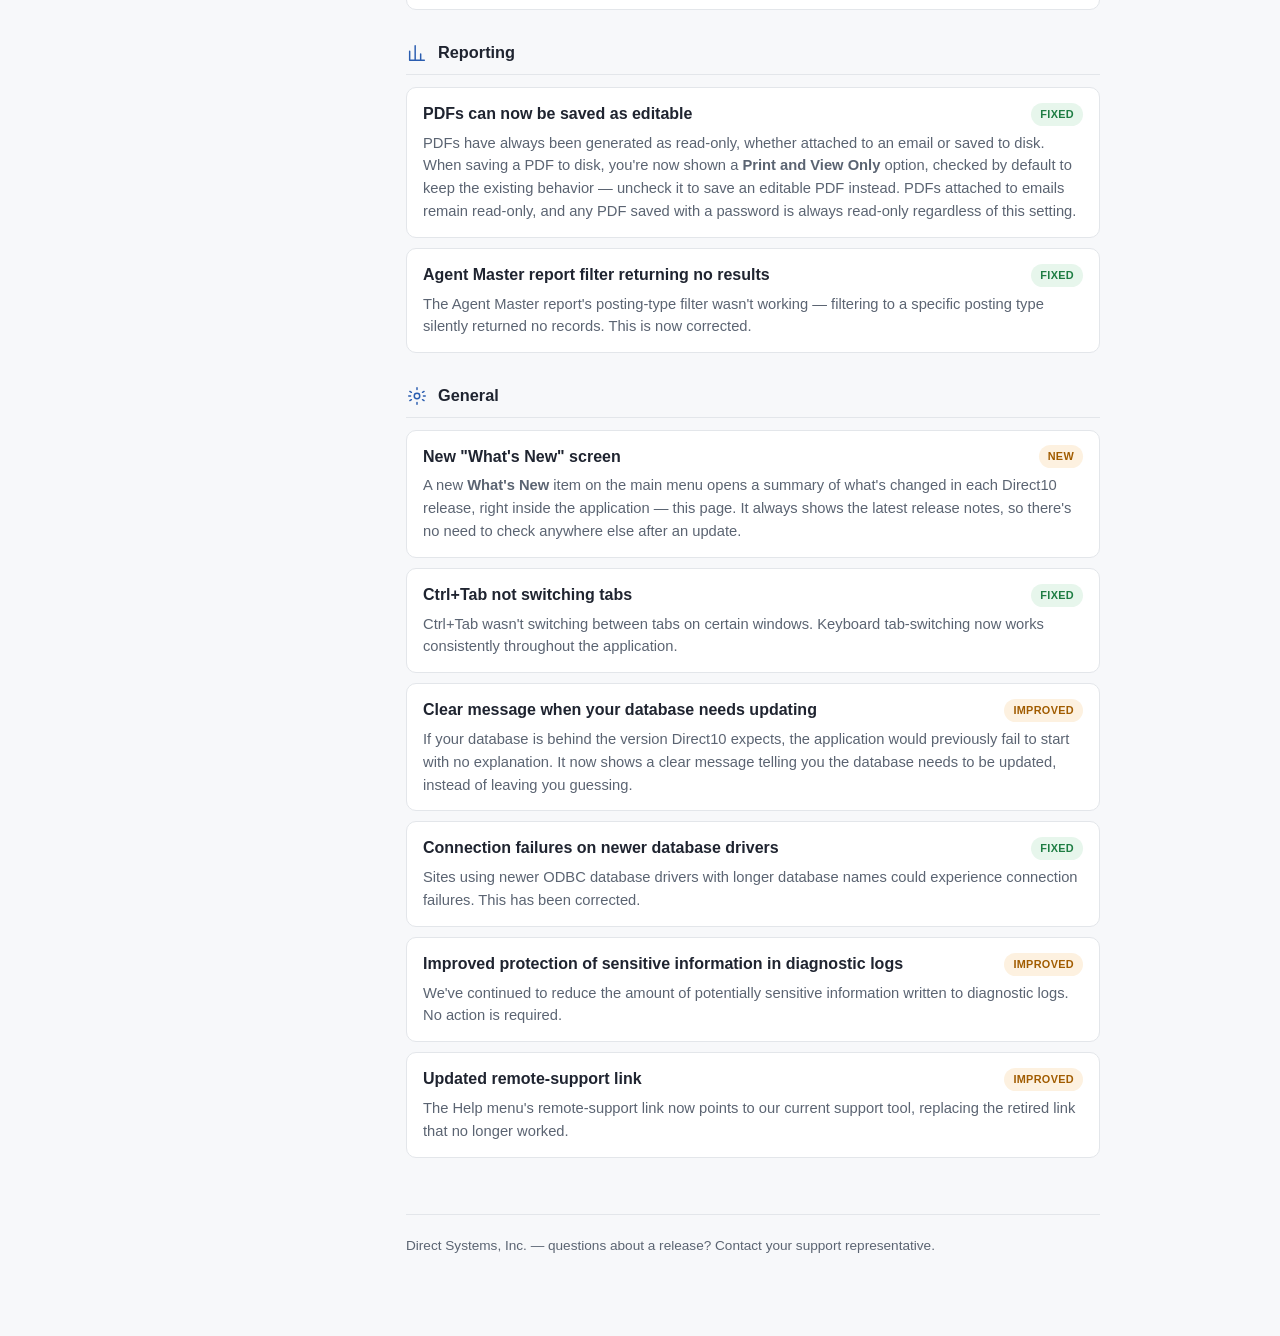
==== commit 7c3565d8: "Add 2026.3.006 in-development release notes Commercial Records Storage fixes found while testing 202" ====
--- a/releases/2026.3.004.html
+++ b/releases/2026.3.004.html
@@ -18,6 +18,7 @@
         <h3>Releases</h3>
         <ul>
           <li><a href="2026.4.001.html">2026.4.001</a></li>
+          <li><a href="2026.3.006.html">2026.3.006</a></li>
           <li><a href="2026.3.005.html">2026.3.005</a></li>
           <li><a href="2026.3.004.html" class="current">2026.3.004</a></li>
           <li><a href="before-2026.3.004.html">Before 2026.3.004</a></li>
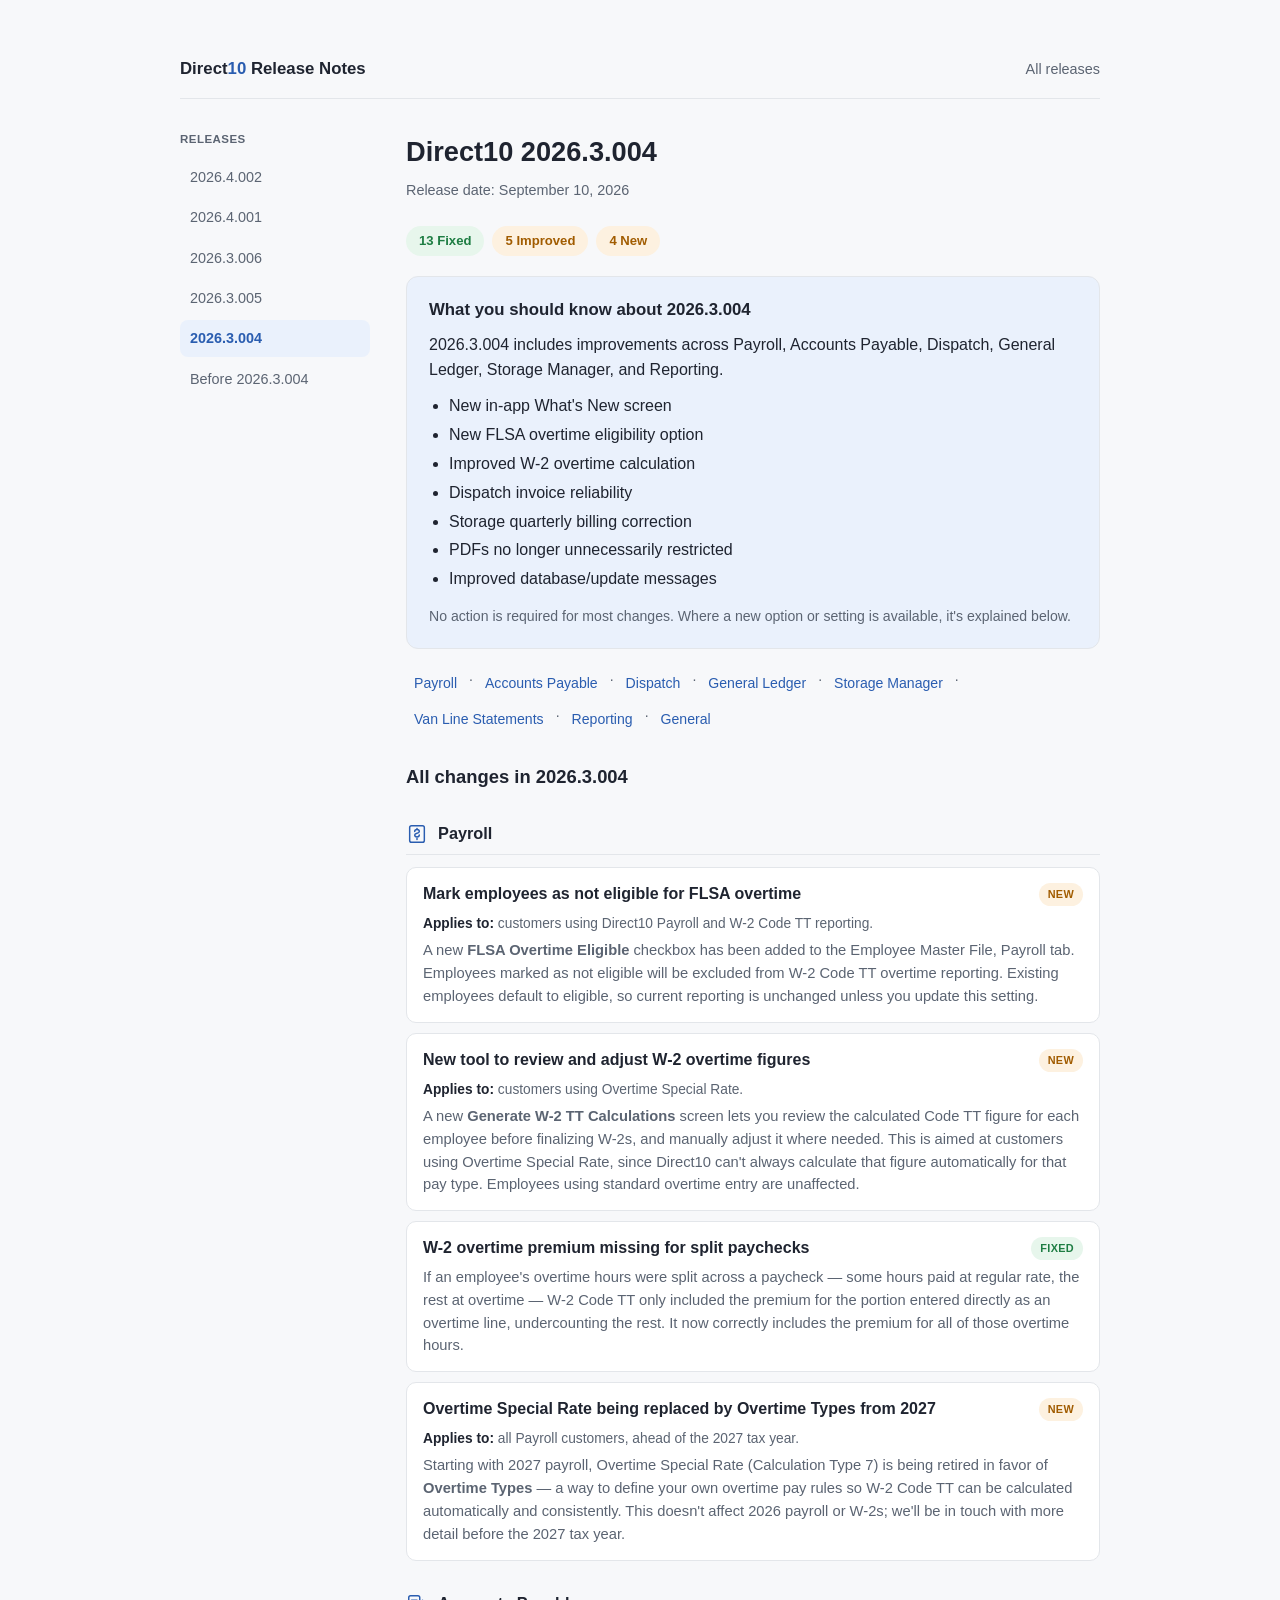
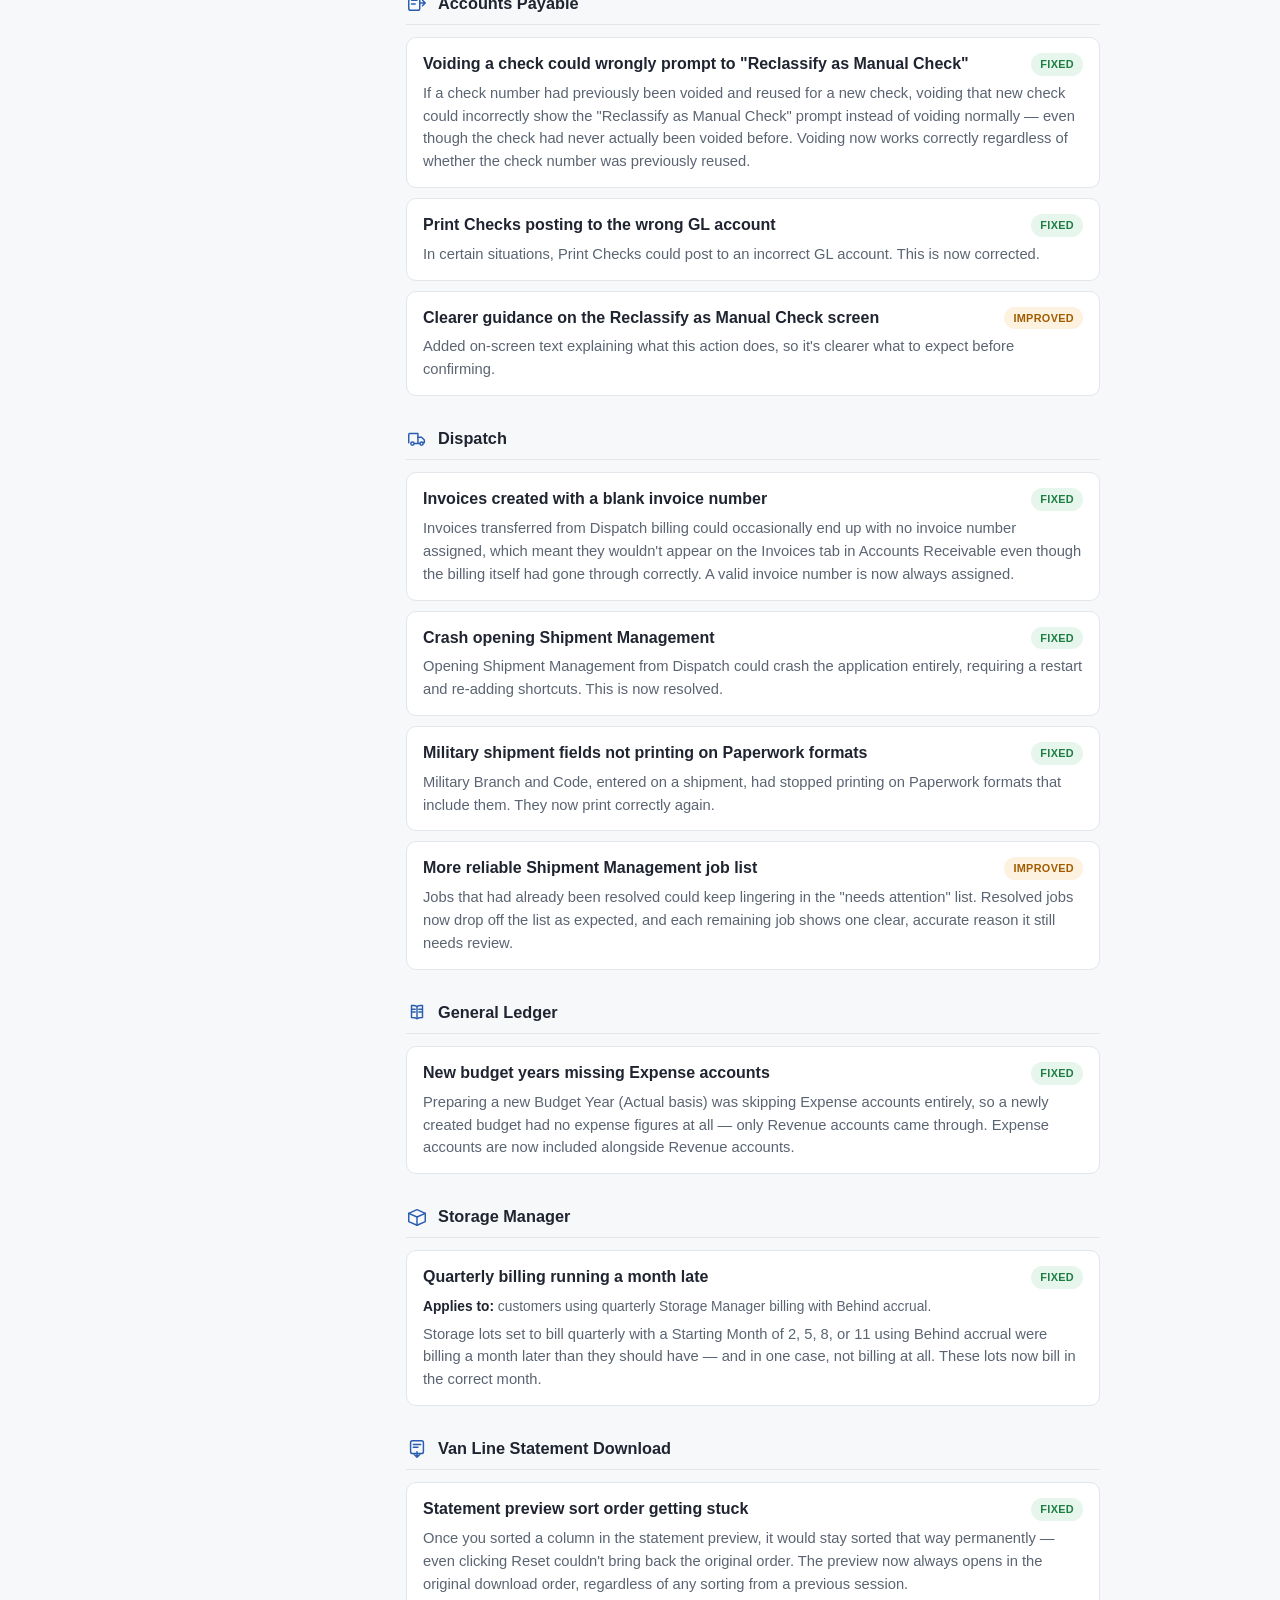
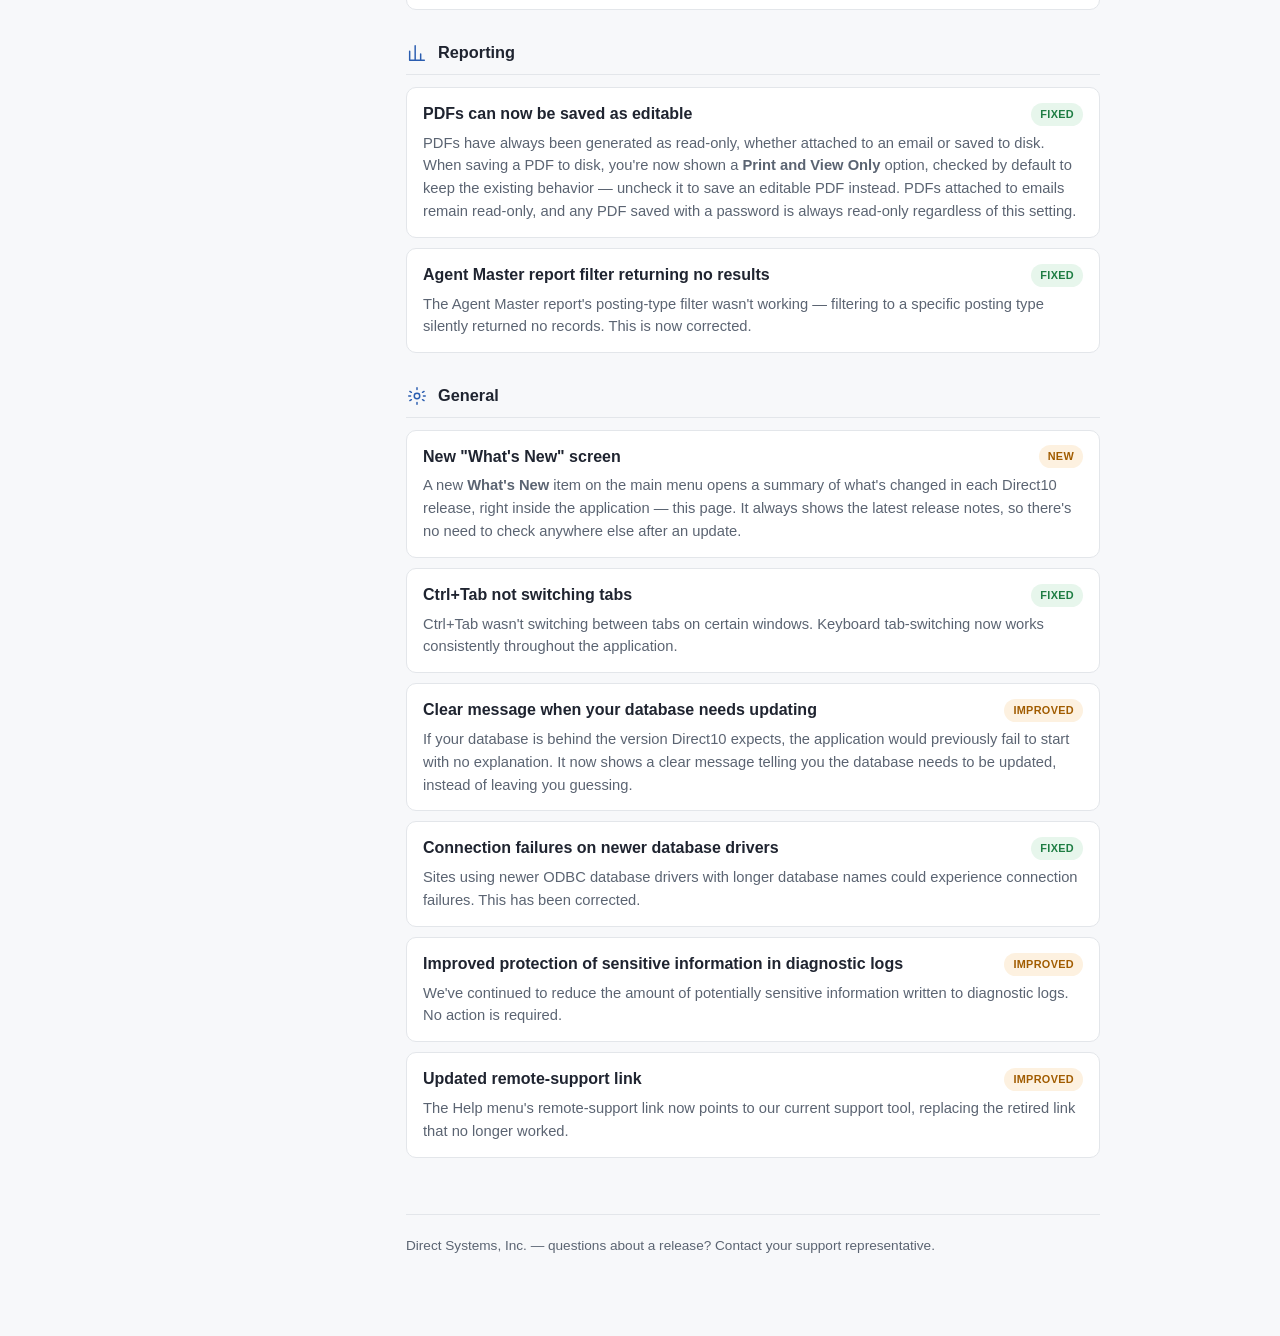
==== commit ccc4d065: "Add 2026.4.002 in-development release notes Database Install, Clone and Upgrade Wizard: a new data s" ====
--- a/releases/2026.3.004.html
+++ b/releases/2026.3.004.html
@@ -17,6 +17,7 @@
       <aside class="sidebar">
         <h3>Releases</h3>
         <ul>
+          <li><a href="2026.4.002.html">2026.4.002</a></li>
           <li><a href="2026.4.001.html">2026.4.001</a></li>
           <li><a href="2026.3.006.html">2026.3.006</a></li>
           <li><a href="2026.3.005.html">2026.3.005</a></li>
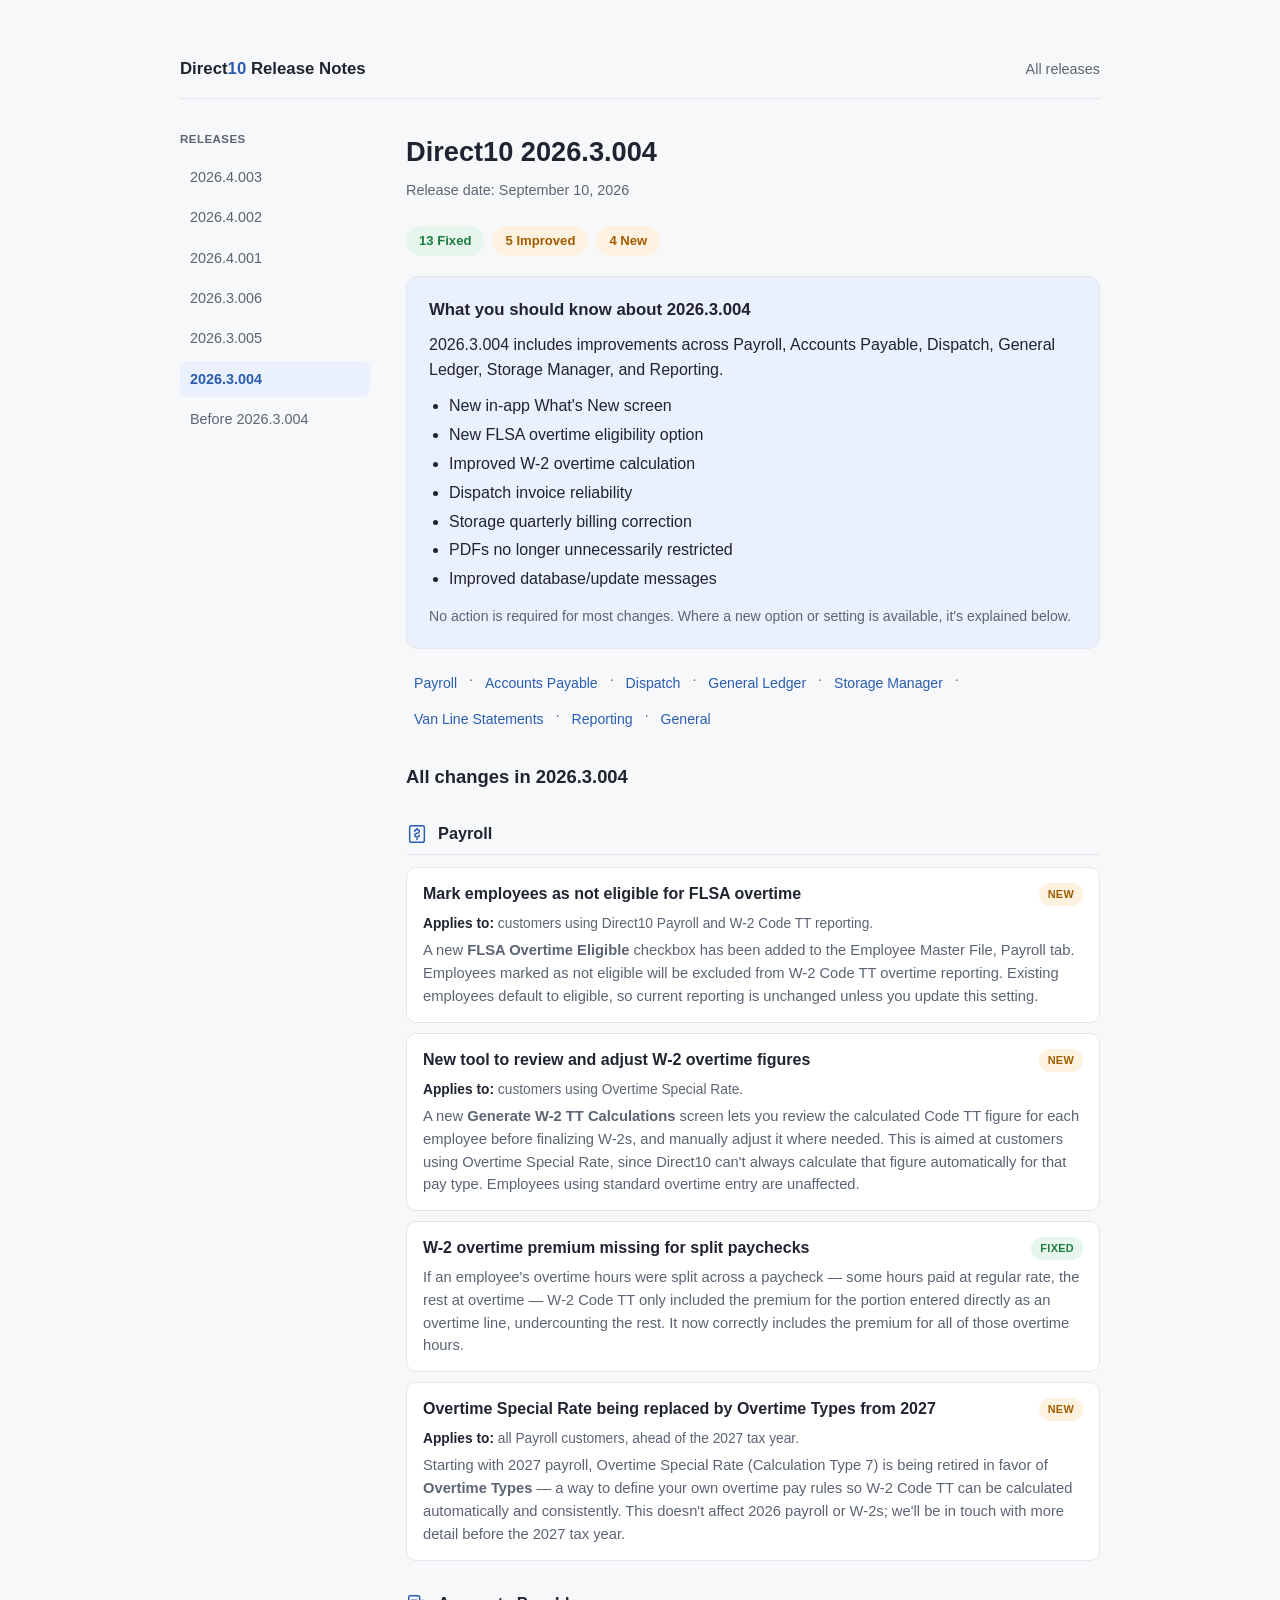
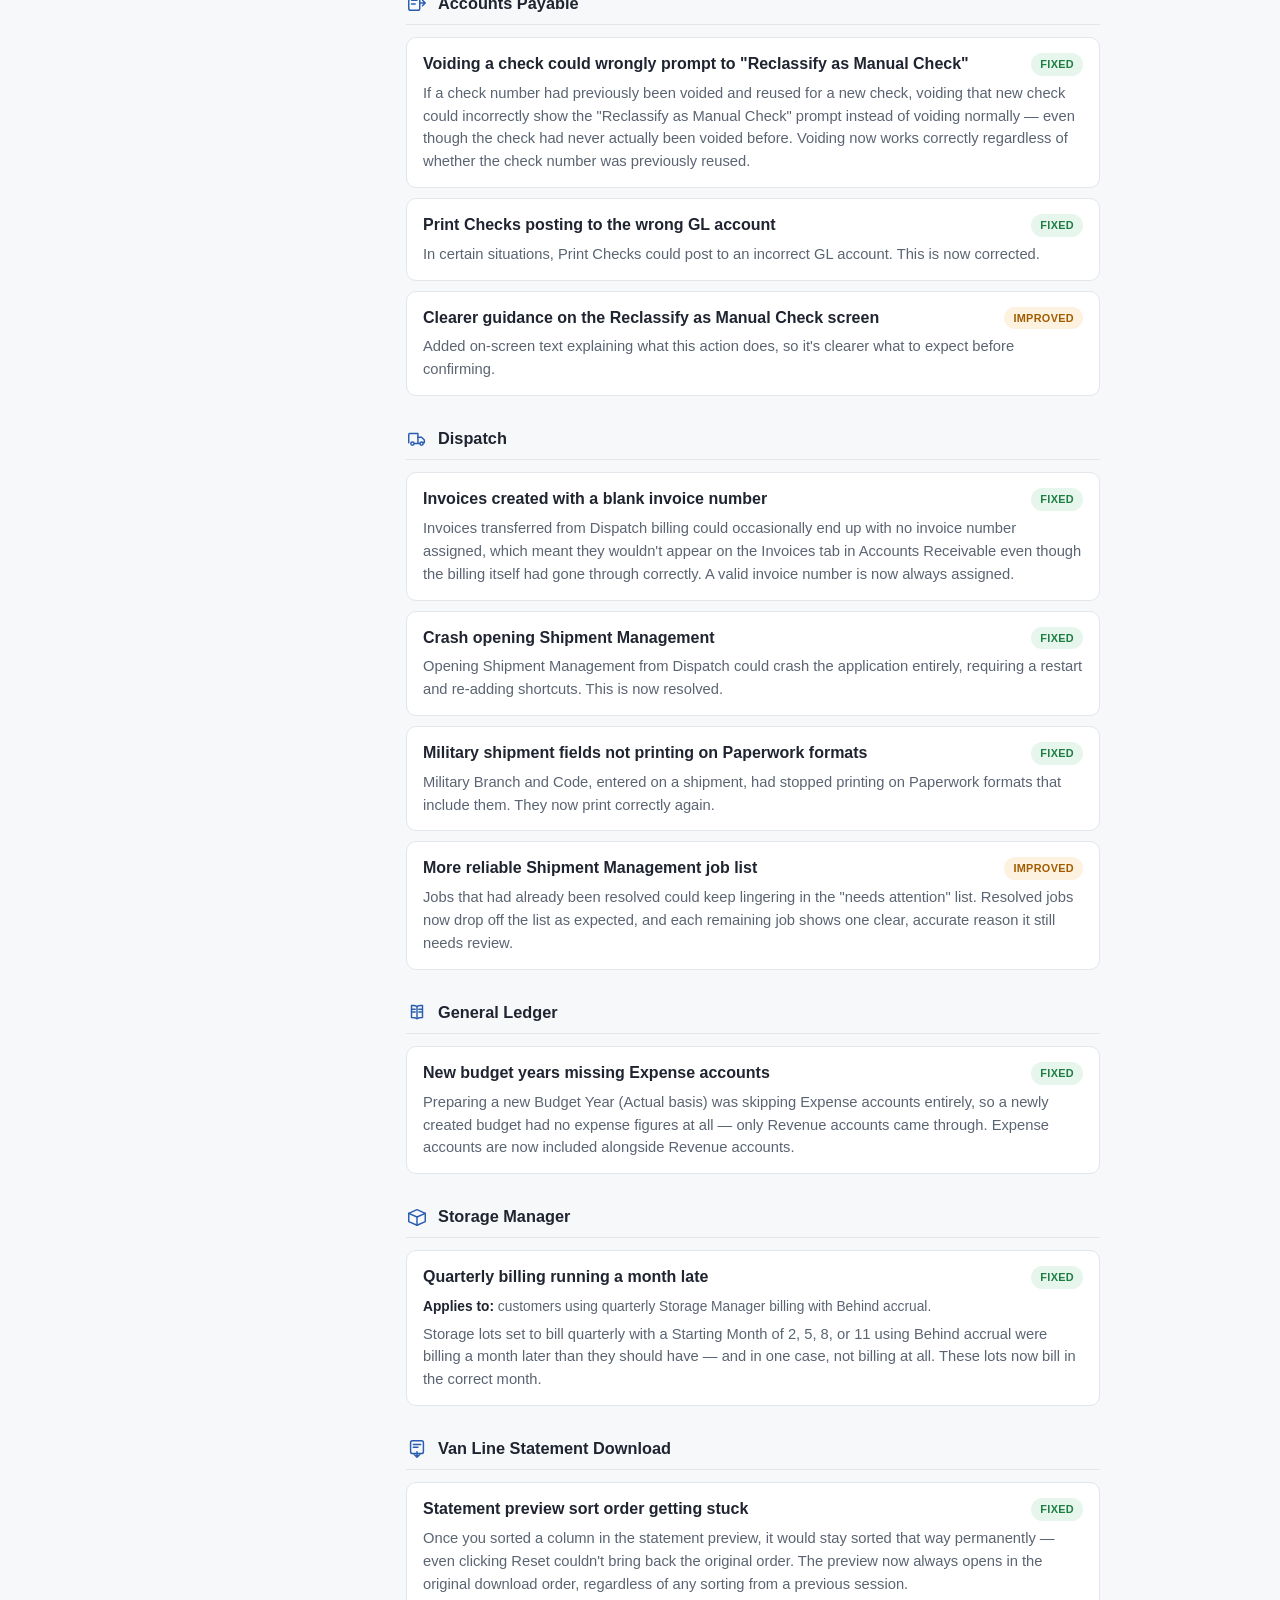
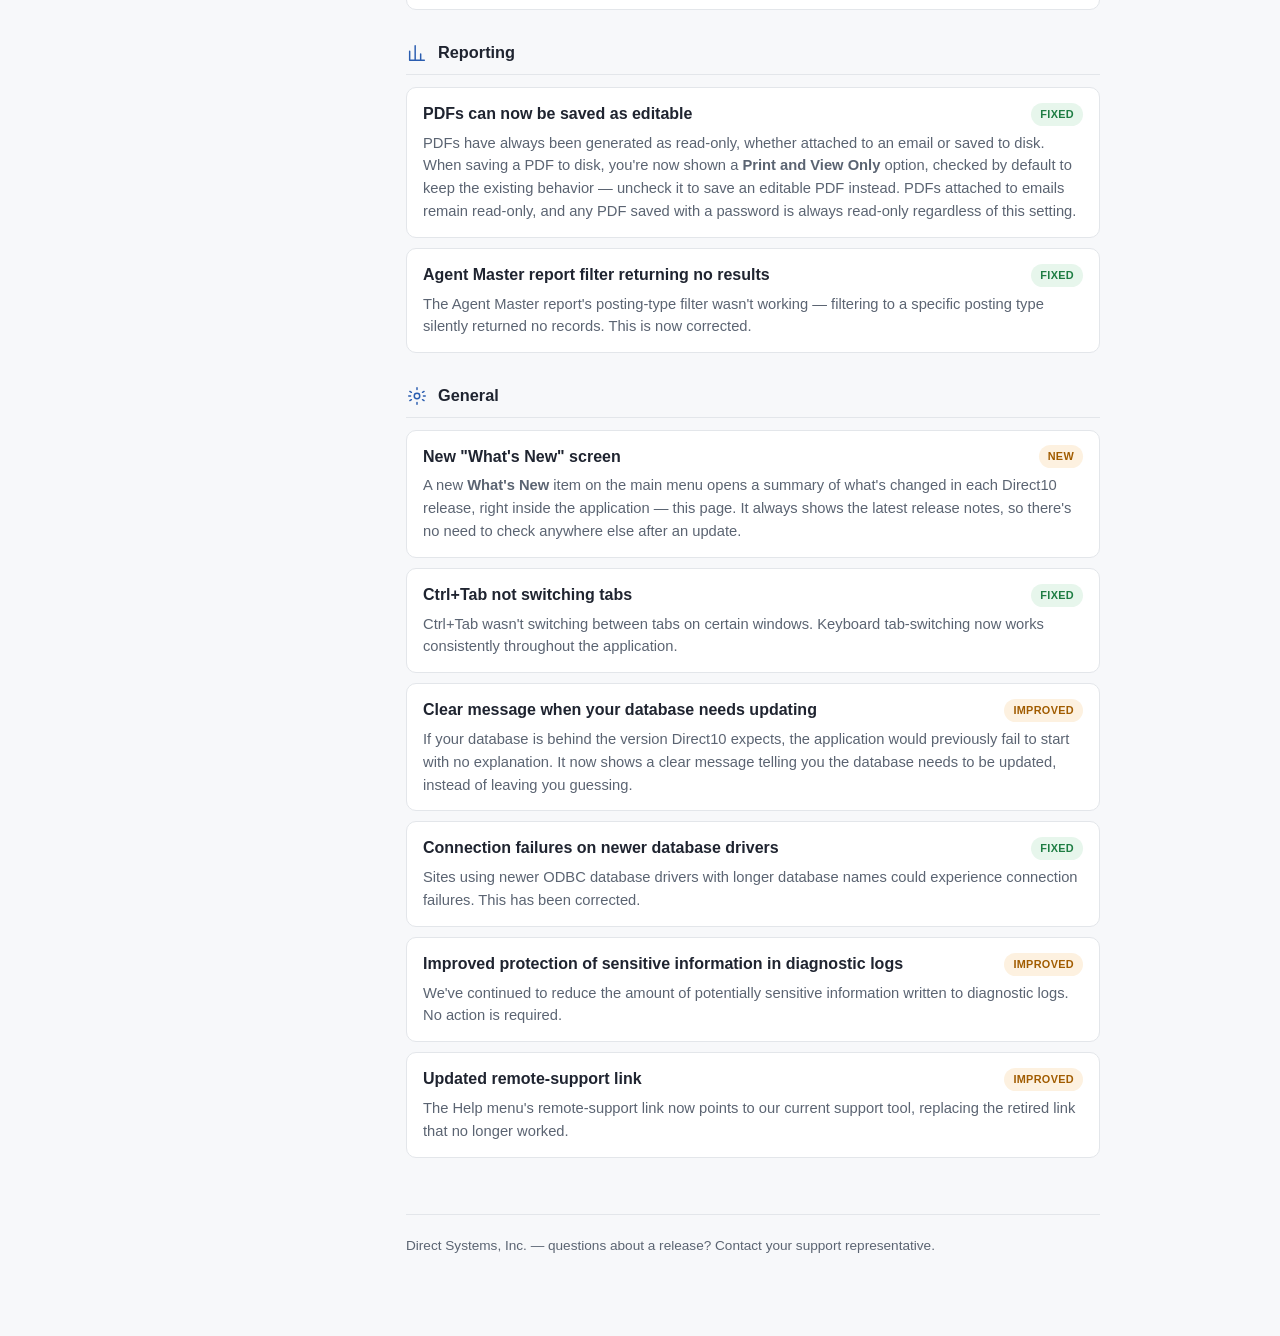
==== commit 73afc7d1: "Add 2026.4.003 (in development): Recent Activity report fix Co-Authored-By: Claude Opus 5.5 <noreply" ====
--- a/releases/2026.3.004.html
+++ b/releases/2026.3.004.html
@@ -17,6 +17,7 @@
       <aside class="sidebar">
         <h3>Releases</h3>
         <ul>
+          <li><a href="2026.4.003.html">2026.4.003</a></li>
           <li><a href="2026.4.002.html">2026.4.002</a></li>
           <li><a href="2026.4.001.html">2026.4.001</a></li>
           <li><a href="2026.3.006.html">2026.3.006</a></li>
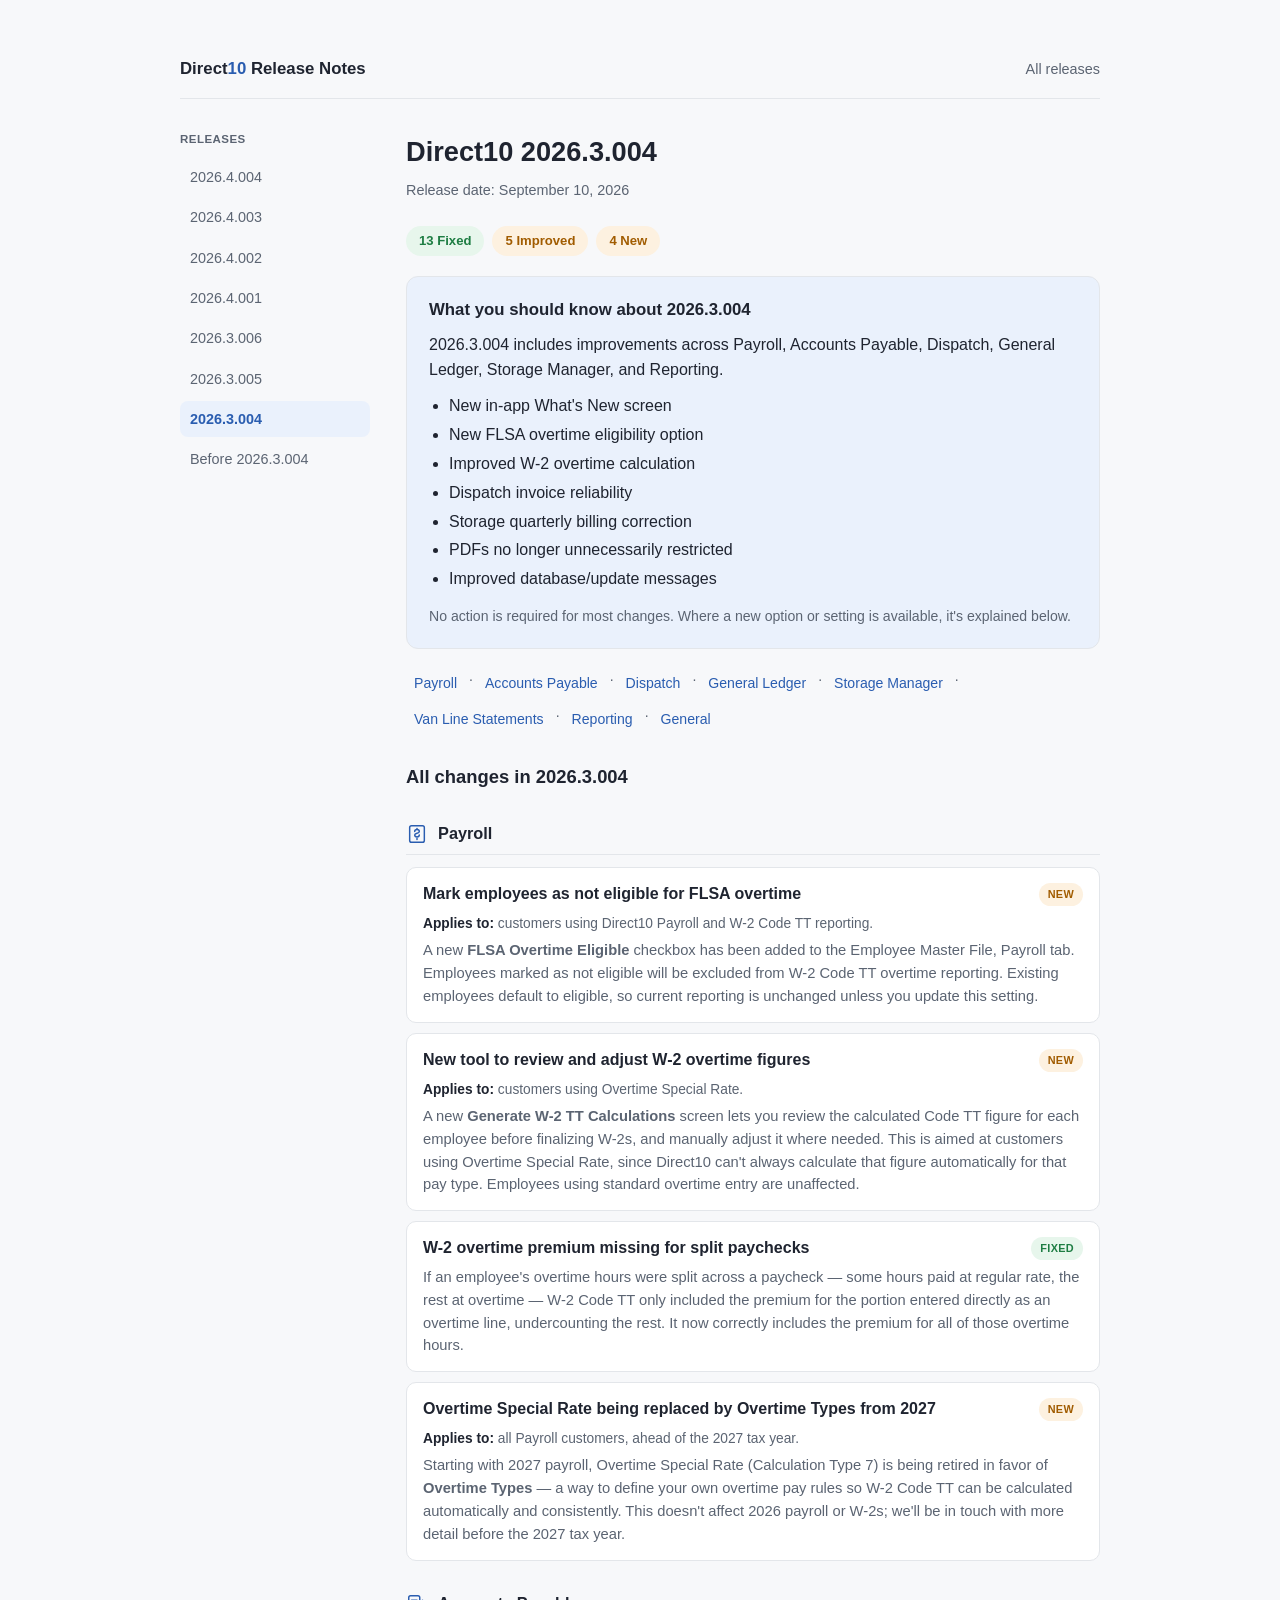
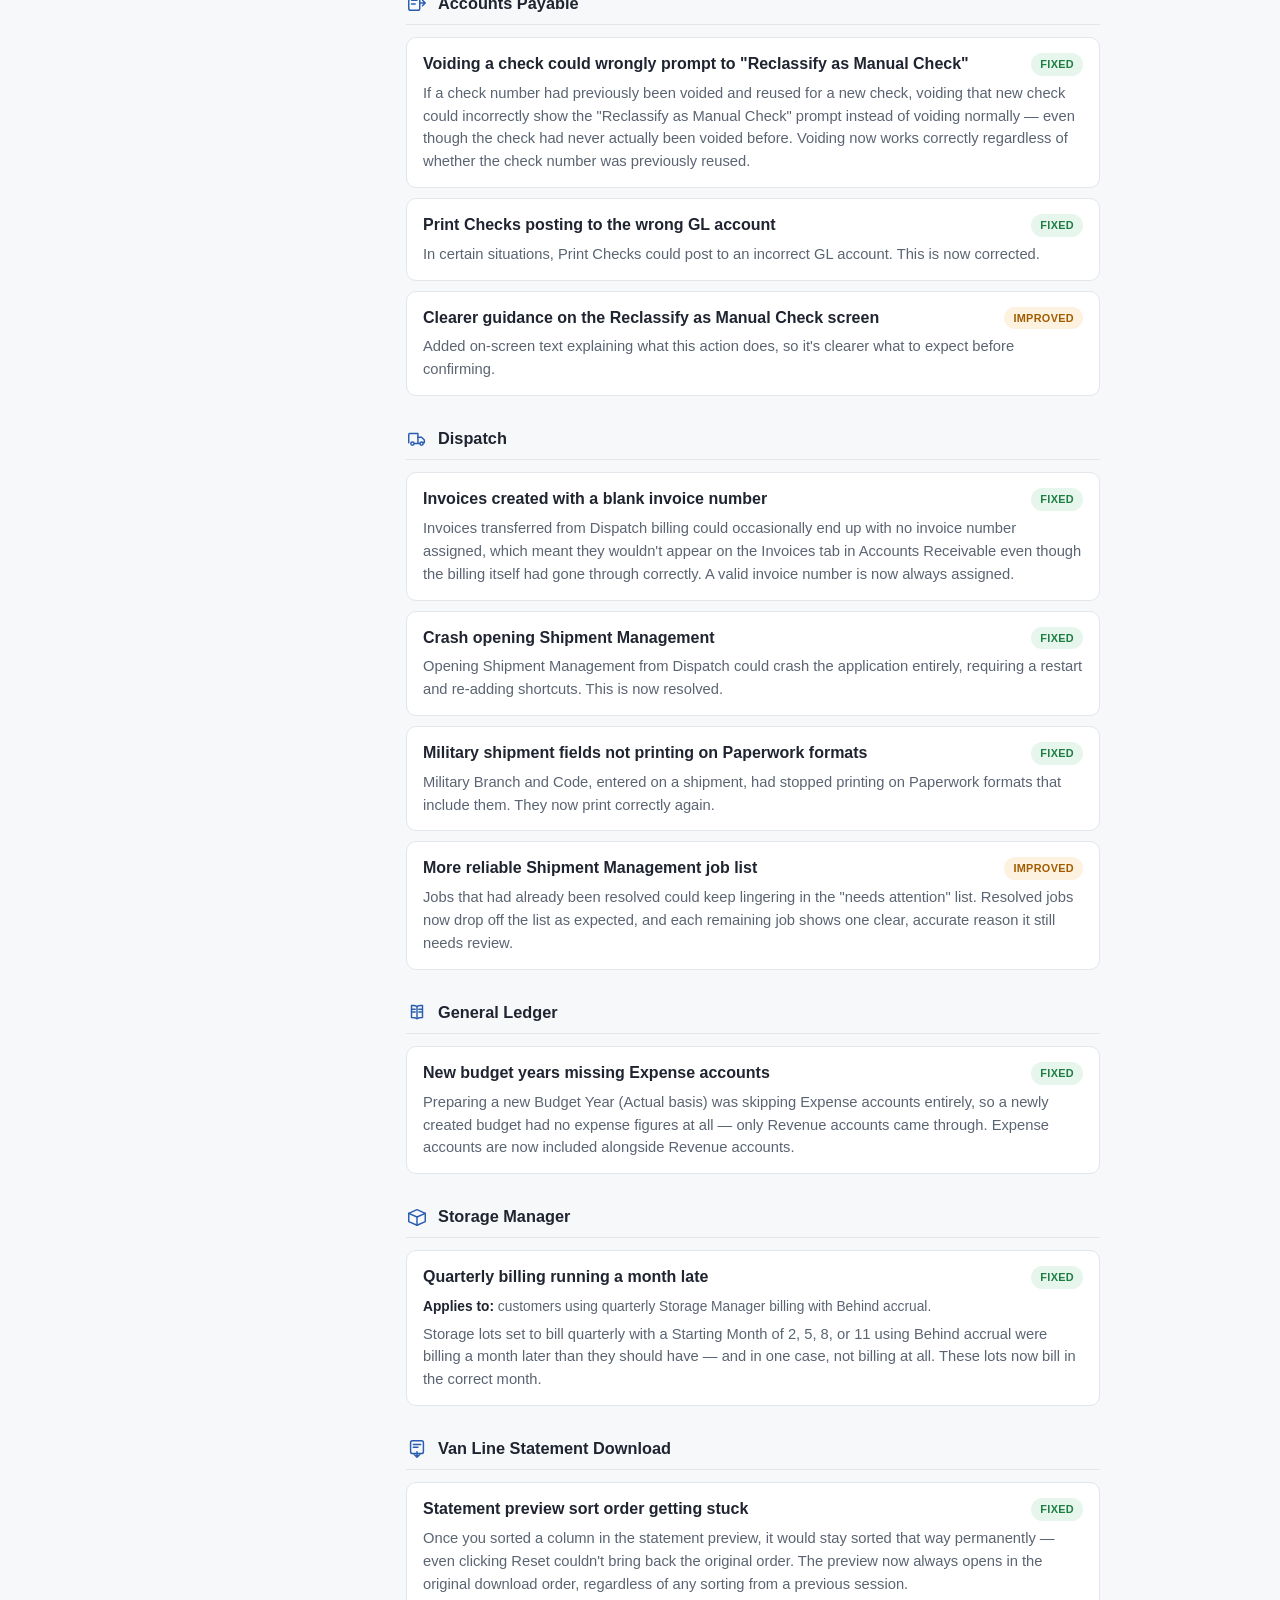
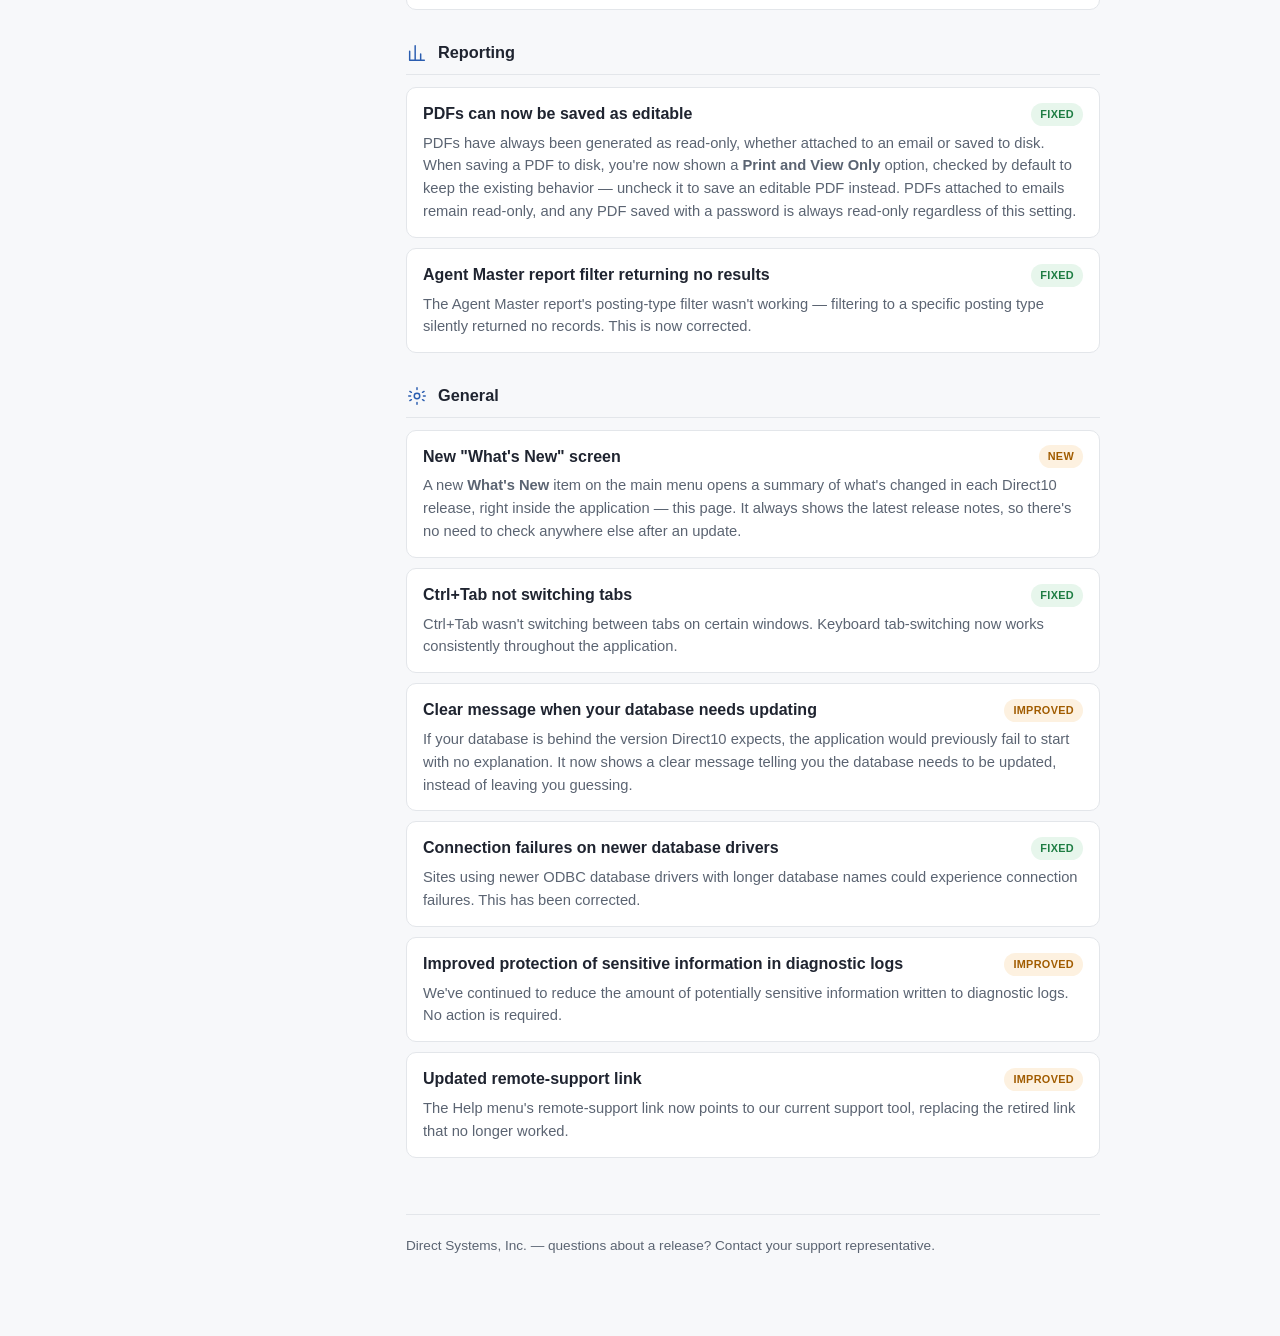
==== commit 95ef552b: "Add 2026.4.004 (in development): Load Board calendar fix, resource conflict warning Co-Authored-By: " ====
--- a/releases/2026.3.004.html
+++ b/releases/2026.3.004.html
@@ -17,6 +17,7 @@
       <aside class="sidebar">
         <h3>Releases</h3>
         <ul>
+          <li><a href="2026.4.004.html">2026.4.004</a></li>
           <li><a href="2026.4.003.html">2026.4.003</a></li>
           <li><a href="2026.4.002.html">2026.4.002</a></li>
           <li><a href="2026.4.001.html">2026.4.001</a></li>
